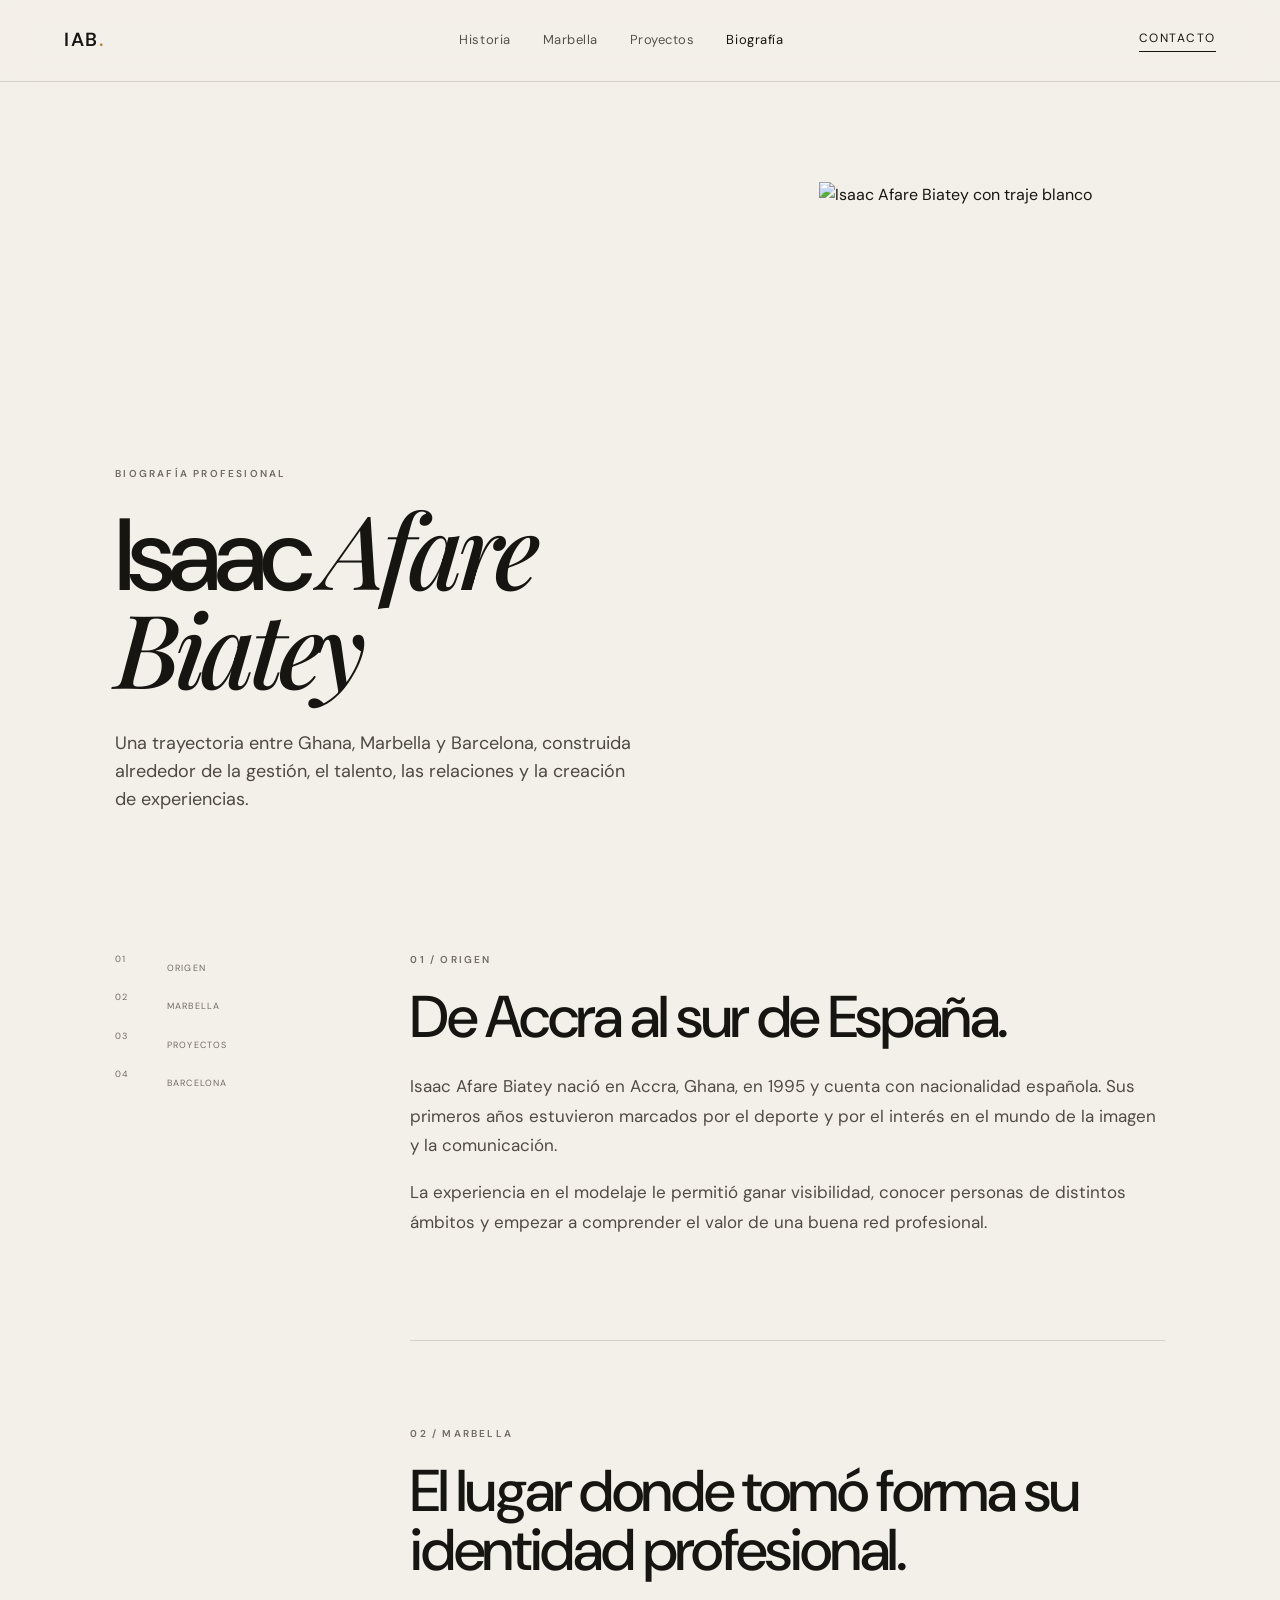
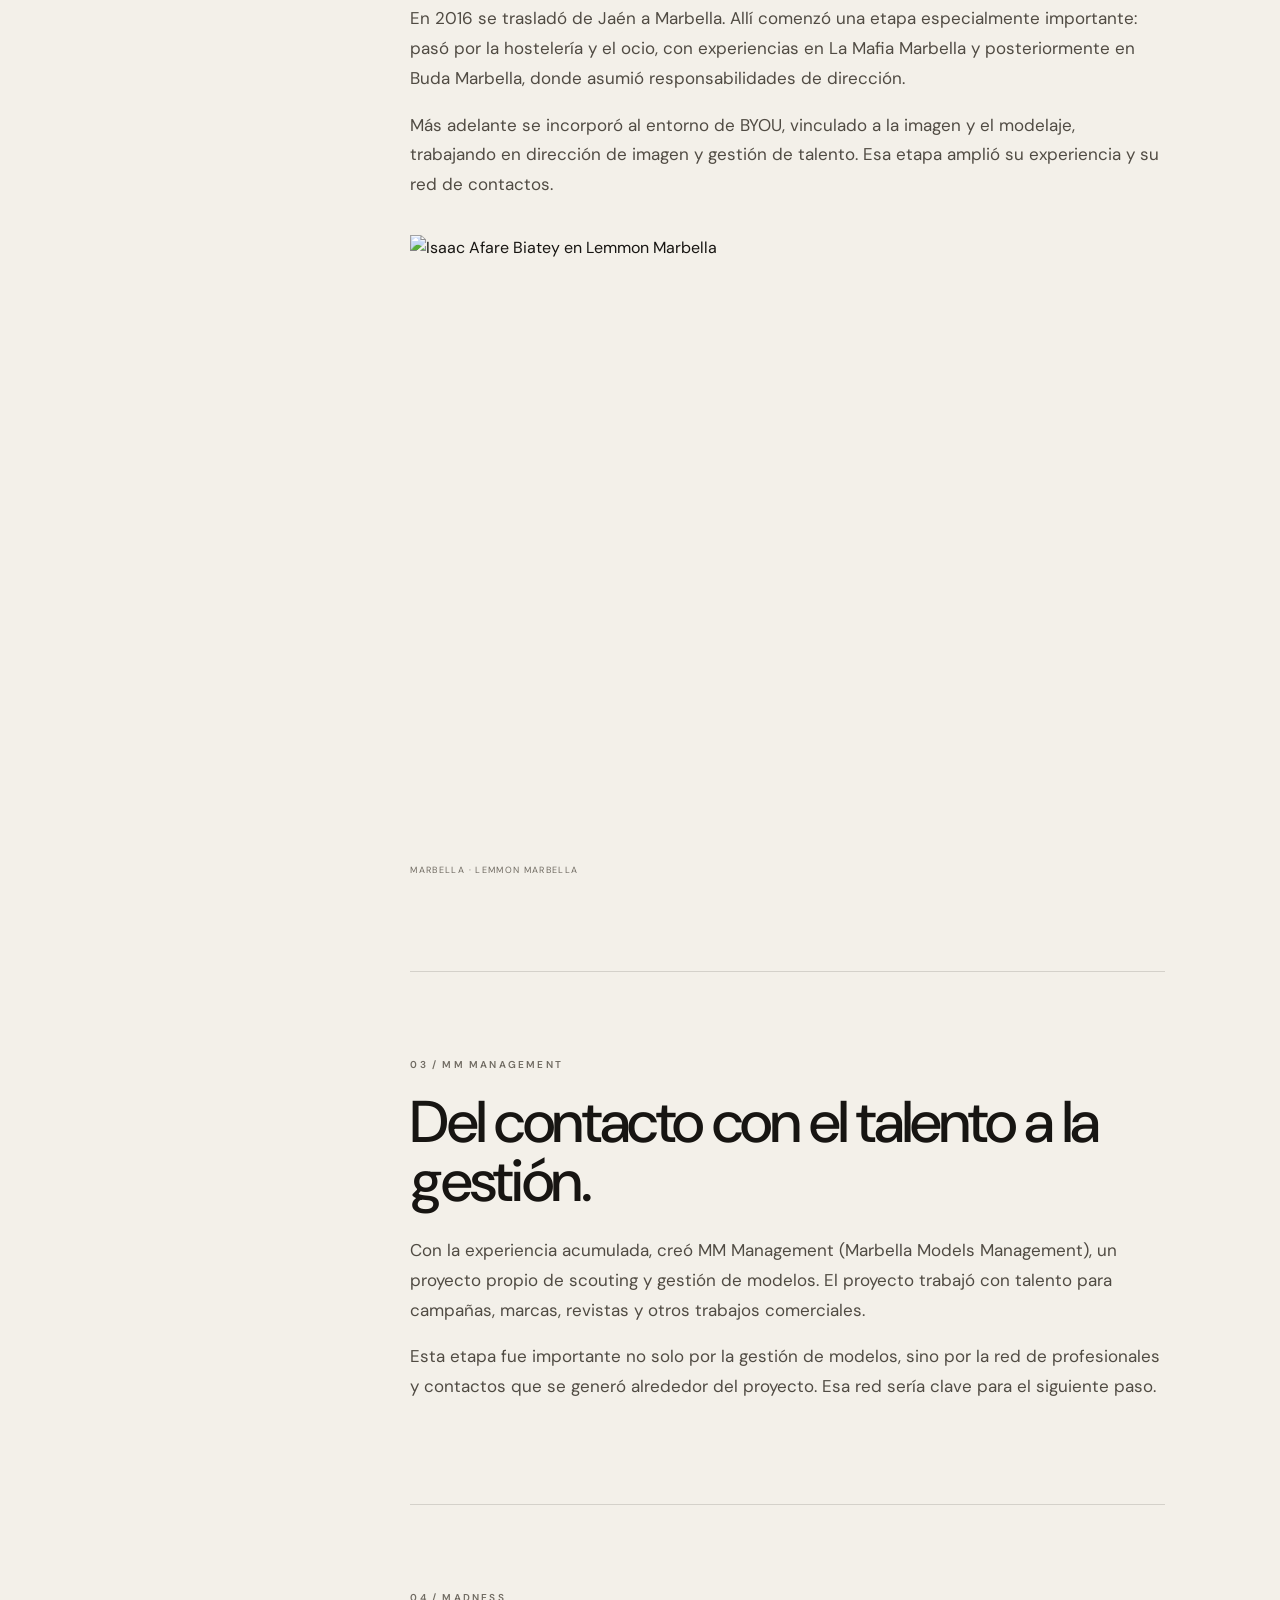
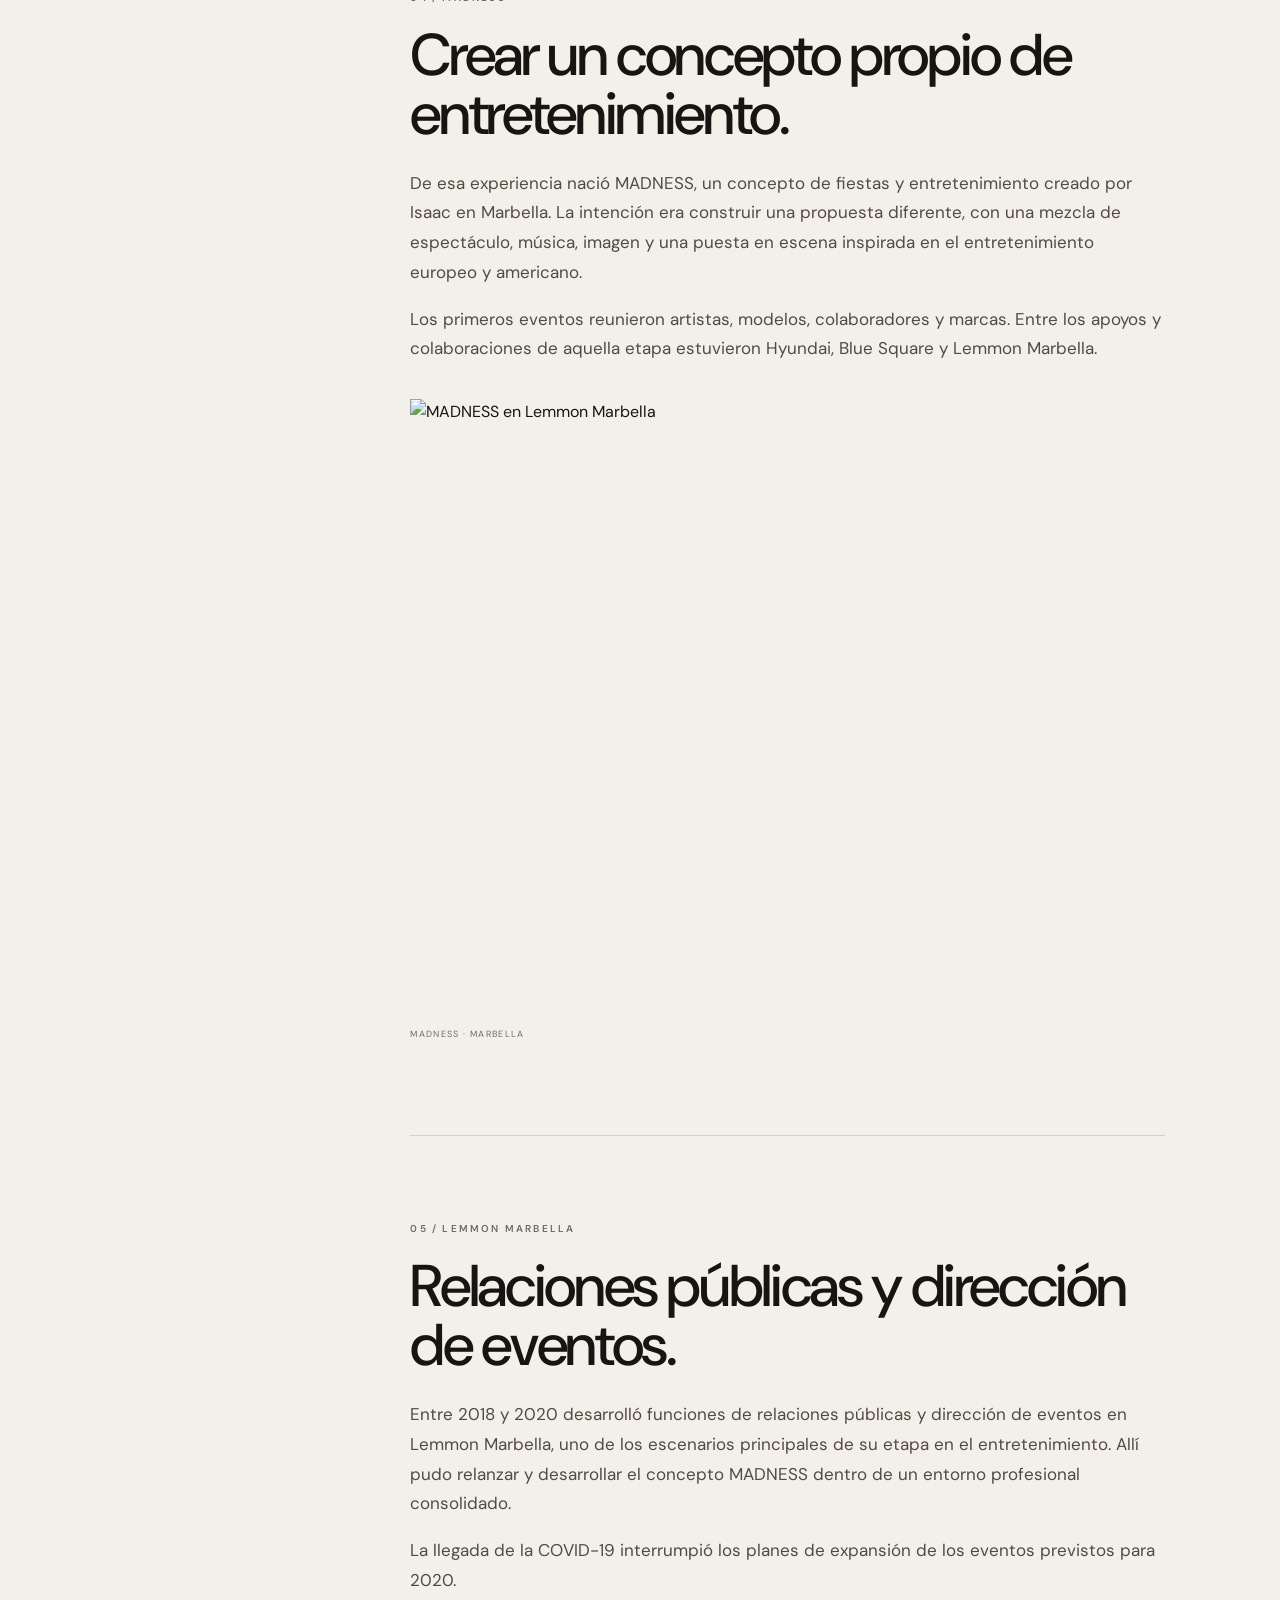
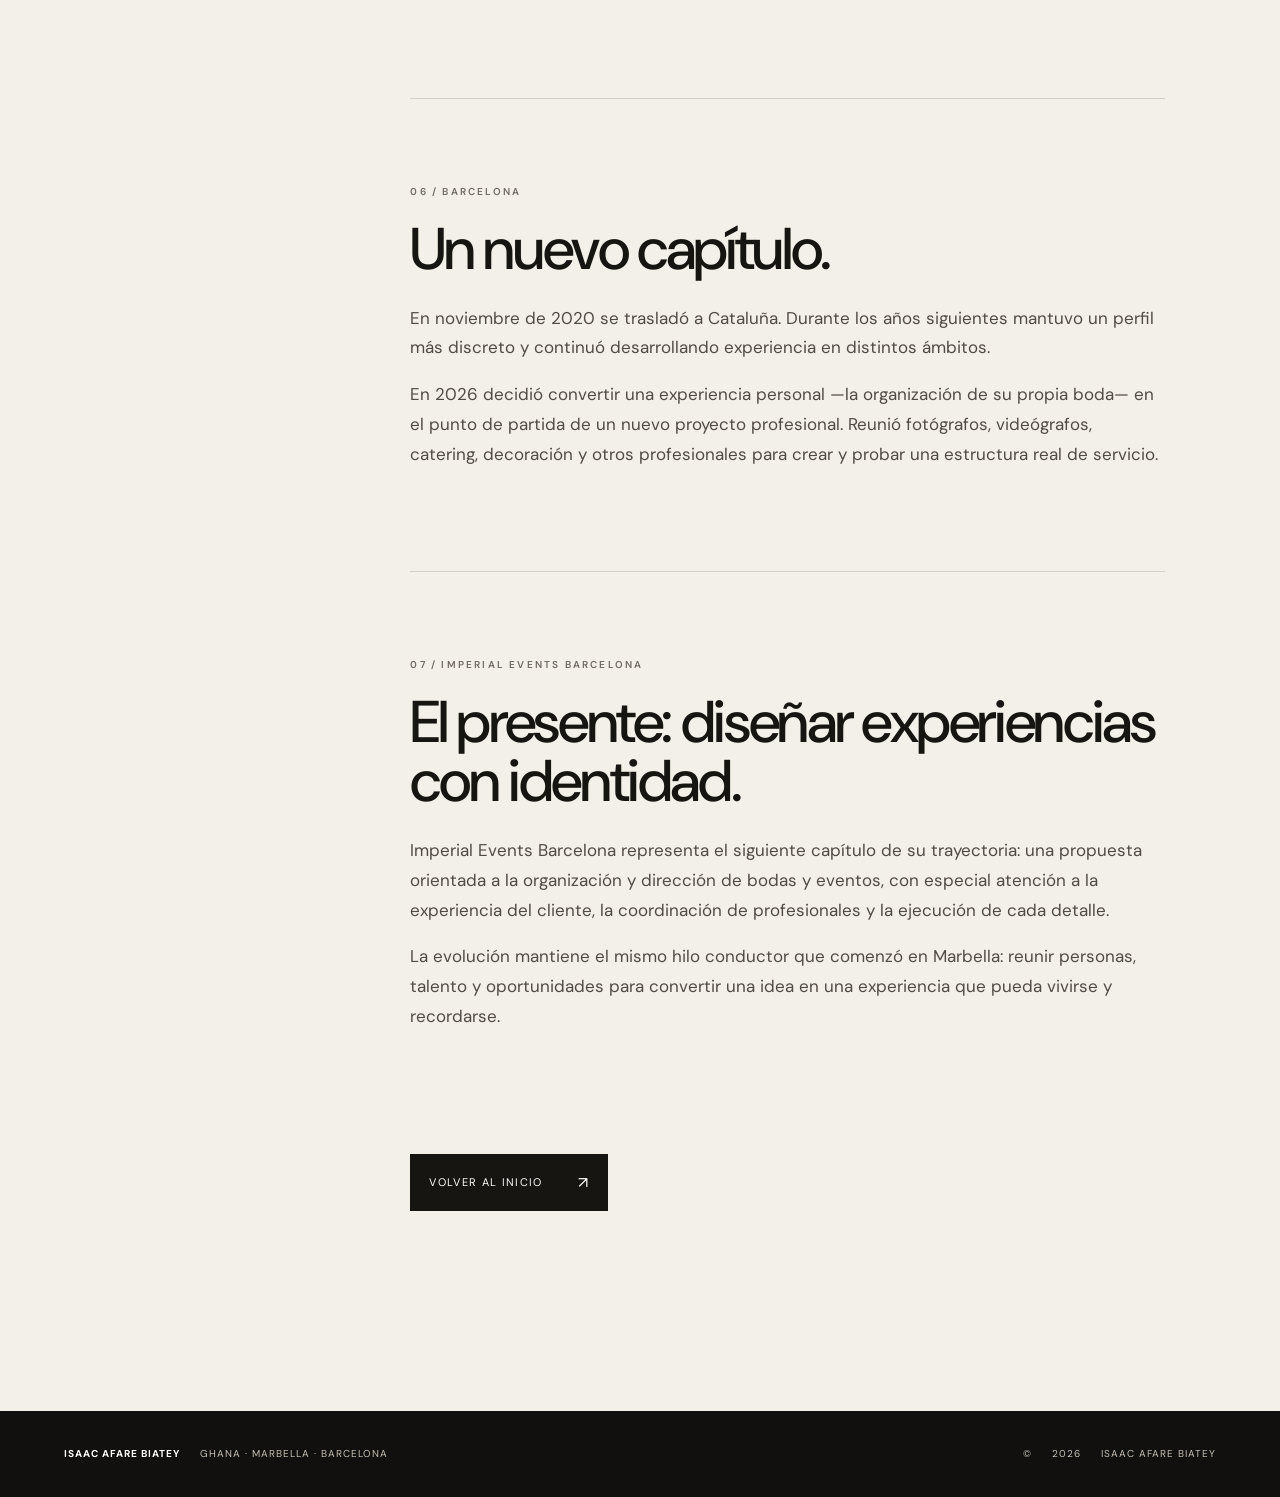
==== biografia.html @ f6b19e54 "Add files via upload" ====
<!doctype html>
<html lang="es">
<head>
  <meta charset="utf-8">
  <meta name="viewport" content="width=device-width, initial-scale=1">
  <title>Biografía | Isaac Afare Biatey</title>
  <meta name="description" content="Biografía profesional de Isaac Afare Biatey: Accra, Marbella, MM Management, MADNESS, Lemmon Marbella y el nuevo capítulo de Imperial Events Barcelona.">
  <meta name="author" content="Isaac Afare Biatey">
  <meta name="theme-color" content="#11100e">
  <link rel="stylesheet" href="styles.css">
  <script type="application/ld+json">
  {
    "@context":"https://schema.org",
    "@type":"ProfilePage",
    "name":"Biografía de Isaac Afare Biatey",
    "mainEntity":{"@type":"Person","name":"Isaac Afare Biatey","image":"assets/images/isaac-hero.png","sameAs":["https://es.linkedin.com/in/isaac-afare-biatey-a5a4b4178","https://www.instagram.com/isaacafareofficial/","https://es.pinterest.com/afarebiatey/"]}
  }
  </script>
</head>
<body>
<header class="site-header">
  <a class="brand" href="index.html">IAB<span>.</span></a>
  <nav aria-label="Navegación principal"><a href="index.html#historia">Historia</a><a href="index.html#marbella">Marbella</a><a href="index.html#proyectos">Proyectos</a><a class="active" href="biografia.html">Biografía</a></nav>
  <a class="nav-cta" href="index.html#contacto">Contacto</a>
</header>
<main>
  <section class="bio-hero section">
    <div><p class="eyebrow">BIOGRAFÍA PROFESIONAL</p><h1>Isaac <em>Afare Biatey</em></h1><p class="hero-lead">Una trayectoria entre Ghana, Marbella y Barcelona, construida alrededor de la gestión, el talento, las relaciones y la creación de experiencias.</p></div>
    <img src="assets/images/isaac-hero.png" alt="Isaac Afare Biatey con traje blanco">
  </section>

  <article class="bio-content section">
    <div class="bio-sidebar"><span>01</span><p>ORIGEN</p><span>02</span><p>MARBELLA</p><span>03</span><p>PROYECTOS</p><span>04</span><p>BARCELONA</p></div>
    <div class="bio-text">
      <section id="origen"><p class="eyebrow">01 / ORIGEN</p><h2>De Accra al sur de España.</h2><p>Isaac Afare Biatey nació en Accra, Ghana, en 1995 y cuenta con nacionalidad española. Sus primeros años estuvieron marcados por el deporte y por el interés en el mundo de la imagen y la comunicación.</p><p>La experiencia en el modelaje le permitió ganar visibilidad, conocer personas de distintos ámbitos y empezar a comprender el valor de una buena red profesional.</p></section>
      <section id="marbella"><p class="eyebrow">02 / MARBELLA</p><h2>El lugar donde tomó forma su identidad profesional.</h2><p>En 2016 se trasladó de Jaén a Marbella. Allí comenzó una etapa especialmente importante: pasó por la hostelería y el ocio, con experiencias en La Mafia Marbella y posteriormente en Buda Marbella, donde asumió responsabilidades de dirección.</p><p>Más adelante se incorporó al entorno de BYOU, vinculado a la imagen y el modelaje, trabajando en dirección de imagen y gestión de talento. Esa etapa amplió su experiencia y su red de contactos.</p><img class="bio-image" src="assets/images/lemmon-marbella.jpeg" alt="Isaac Afare Biatey en Lemmon Marbella"><p class="caption">Marbella · Lemmon Marbella</p></section>
      <section><p class="eyebrow">03 / MM MANAGEMENT</p><h2>Del contacto con el talento a la gestión.</h2><p>Con la experiencia acumulada, creó MM Management (Marbella Models Management), un proyecto propio de scouting y gestión de modelos. El proyecto trabajó con talento para campañas, marcas, revistas y otros trabajos comerciales.</p><p>Esta etapa fue importante no solo por la gestión de modelos, sino por la red de profesionales y contactos que se generó alrededor del proyecto. Esa red sería clave para el siguiente paso.</p></section>
      <section><p class="eyebrow">04 / MADNESS</p><h2>Crear un concepto propio de entretenimiento.</h2><p>De esa experiencia nació MADNESS, un concepto de fiestas y entretenimiento creado por Isaac en Marbella. La intención era construir una propuesta diferente, con una mezcla de espectáculo, música, imagen y una puesta en escena inspirada en el entretenimiento europeo y americano.</p><p>Los primeros eventos reunieron artistas, modelos, colaboradores y marcas. Entre los apoyos y colaboraciones de aquella etapa estuvieron Hyundai, Blue Square y Lemmon Marbella.</p><img class="bio-image" src="assets/images/madness.jpeg" alt="MADNESS en Lemmon Marbella"><p class="caption">MADNESS · Marbella</p></section>
      <section><p class="eyebrow">05 / LEMMON MARBELLA</p><h2>Relaciones públicas y dirección de eventos.</h2><p>Entre 2018 y 2020 desarrolló funciones de relaciones públicas y dirección de eventos en Lemmon Marbella, uno de los escenarios principales de su etapa en el entretenimiento. Allí pudo relanzar y desarrollar el concepto MADNESS dentro de un entorno profesional consolidado.</p><p>La llegada de la COVID-19 interrumpió los planes de expansión de los eventos previstos para 2020.</p></section>
      <section><p class="eyebrow">06 / BARCELONA</p><h2>Un nuevo capítulo.</h2><p>En noviembre de 2020 se trasladó a Cataluña. Durante los años siguientes mantuvo un perfil más discreto y continuó desarrollando experiencia en distintos ámbitos.</p><p>En 2026 decidió convertir una experiencia personal —la organización de su propia boda— en el punto de partida de un nuevo proyecto profesional. Reunió fotógrafos, videógrafos, catering, decoración y otros profesionales para crear y probar una estructura real de servicio.</p></section>
      <section id="imperial"><p class="eyebrow">07 / IMPERIAL EVENTS BARCELONA</p><h2>El presente: diseñar experiencias con identidad.</h2><p>Imperial Events Barcelona representa el siguiente capítulo de su trayectoria: una propuesta orientada a la organización y dirección de bodas y eventos, con especial atención a la experiencia del cliente, la coordinación de profesionales y la ejecución de cada detalle.</p><p>La evolución mantiene el mismo hilo conductor que comenzó en Marbella: reunir personas, talento y oportunidades para convertir una idea en una experiencia que pueda vivirse y recordarse.</p></section>
      <div class="bio-end"><a class="button button-dark" href="index.html">Volver al inicio <span>↗</span></a></div>
    </div>
  </article>
</main>
<footer class="footer"><div><strong>ISAAC AFARE BIATEY</strong><span>Ghana · Marbella · Barcelona</span></div><div>© <span id="year"></span> Isaac Afare Biatey</div></footer>
<script src="script.js"></script>
</body>
</html>
---- styles.css ----
@import url('https://fonts.googleapis.com/css2?family=DM+Sans:wght@400;500;600&family=Playfair+Display:ital,wght@0,500;0,600;1,500;1,600&display=swap');
:root{--ink:#171512;--paper:#f3f0e9;--soft:#e7e1d6;--muted:#706b62;--line:rgba(23,21,18,.14);--white:#fff;--accent:#b28a4b}
*{box-sizing:border-box}html{scroll-behavior:smooth}body{margin:0;background:var(--paper);color:var(--ink);font-family:'DM Sans',Arial,sans-serif;line-height:1.6}a{color:inherit;text-decoration:none}img{display:block;width:100%;height:100%;object-fit:cover}.site-header{height:82px;display:flex;align-items:center;justify-content:space-between;padding:0 5vw;border-bottom:1px solid var(--line);position:sticky;top:0;z-index:20;background:rgba(243,240,233,.92);backdrop-filter:blur(14px)}.brand{font-weight:600;letter-spacing:.08em;font-size:19px}.brand span{color:var(--accent)}nav{display:flex;gap:32px;font-size:13px;letter-spacing:.04em}nav a{opacity:.72;transition:.2s}nav a:hover,nav a.active{opacity:1}.nav-cta{font-size:12px;text-transform:uppercase;letter-spacing:.13em;border-bottom:1px solid var(--ink);padding-bottom:3px}.hero{min-height:calc(100vh - 82px);display:grid;grid-template-columns:48% 52%;position:relative}.hero-copy{padding:11vh 7vw 10vh 9vw;display:flex;flex-direction:column;justify-content:center}.eyebrow,.section-kicker{font-size:10px;letter-spacing:.22em;text-transform:uppercase;font-weight:600;color:var(--muted);margin:0 0 20px}.hero h1{font-size:clamp(62px,8.6vw,140px);line-height:.84;letter-spacing:-.06em;margin:0 0 34px;font-weight:500}.hero h1 em,.section h2 em,.section h2 span,.bio-hero h1 em{font-family:'Playfair Display',serif;font-weight:500;font-style:italic}.hero-lead{font-size:18px;max-width:520px;color:#4d4942;line-height:1.55}.hero-actions{display:flex;align-items:center;gap:26px;margin-top:28px}.button{display:inline-flex;align-items:center;justify-content:space-between;gap:35px;padding:15px 18px;font-size:11px;text-transform:uppercase;letter-spacing:.12em;border:1px solid transparent;transition:.25s}.button span{font-size:16px}.button-dark{background:var(--ink);color:var(--white)}.button-dark:hover{background:#2b2823;transform:translateY(-2px)}.button-light{background:transparent;border-color:rgba(255,255,255,.5);color:white}.button-light:hover{background:white;color:var(--ink)}.text-link,.arrow-link{font-size:12px;text-transform:uppercase;letter-spacing:.1em;border-bottom:1px solid currentColor;padding-bottom:4px}.arrow-link{display:inline-flex;gap:25px;margin-top:18px}.hero-photo{position:relative;min-height:720px;overflow:hidden;background:#d7d0c4}.hero-photo img{object-position:center 28%;filter:saturate(.92)}.photo-credit{position:absolute;right:18px;bottom:15px;background:rgba(0,0,0,.55);color:#fff;padding:5px 8px;font-size:9px;letter-spacing:.08em}.hero-mark{position:absolute;bottom:24px;left:5vw;font-size:11px;letter-spacing:.15em;color:var(--muted)}.section{padding:120px 9vw}.intro{background:#f8f5ef}.intro-grid{display:grid;grid-template-columns:1.1fr .9fr;gap:12vw}.section h2{font-size:clamp(38px,5.3vw,76px);line-height:.98;letter-spacing:-.04em;font-weight:500;margin:0}.intro-grid p{max-width:620px;color:#4e4942}.marbella-feature{display:grid;grid-template-columns:52% 48%;background:var(--ink);color:white}.feature-image{min-height:720px}.feature-copy{padding:100px 9vw;display:flex;flex-direction:column;justify-content:center}.feature-copy .eyebrow{color:#c7bba9}.feature-copy h2{font-size:clamp(40px,4.7vw,68px);line-height:1.03;letter-spacing:-.04em;font-weight:500;margin:0 0 30px}.feature-copy p{color:#cfc9c0;max-width:600px}.feature-copy .button{align-self:flex-start;margin-top:22px}.light{color:#d2c6b5}.projects{background:var(--paper)}.section-heading{display:grid;grid-template-columns:1.15fr .85fr;gap:12vw;align-items:end;margin-bottom:60px}.section-heading p,.gallery-head p{color:var(--muted);max-width:400px}.project-grid{display:grid;grid-template-columns:1.35fr .82fr .82fr;gap:20px}.project-card{min-width:0}.project-image{height:360px;background:var(--soft);overflow:hidden}.project-card-large .project-image{height:480px}.project-image img{transition:transform .7s}.project-card:hover img{transform:scale(1.035)}.project-meta{display:flex;justify-content:space-between;padding:14px 0 8px;border-bottom:1px solid var(--line);font-size:9px;letter-spacing:.15em;color:var(--muted)}.project-card h3{font-family:'Playfair Display',serif;font-size:34px;font-weight:500;margin:17px 0 5px}.project-card p{color:#5e5951;font-size:14px;max-width:520px}.timeline{background:#e9e3d8}.timeline-grid{display:grid;grid-template-columns:.9fr 1.1fr;gap:14vw}.muted{color:var(--muted);max-width:360px}.timeline-list{border-top:1px solid var(--line)}.timeline-item{display:grid;grid-template-columns:90px 1fr;gap:28px;padding:22px 0;border-bottom:1px solid var(--line)}.timeline-item>span{font-size:11px;letter-spacing:.08em;color:var(--muted)}.timeline-item h3{font-size:19px;margin:0 0 3px}.timeline-item p{margin:0;color:var(--muted);font-size:13px}.quote-section{background:#171512;color:#f4efe6;padding:150px 9vw}.quote-inner{max-width:1000px;margin:auto}.quote-mark{font-family:'Playfair Display',serif;font-size:100px;line-height:.5;margin:0 0 35px;color:#b9a27e}.quote-section blockquote{font-family:'Playfair Display',serif;font-size:clamp(34px,4.5vw,65px);line-height:1.1;margin:0;font-weight:500}.quote-author{margin-top:35px;color:#a9a297;font-size:11px;letter-spacing:.16em;text-transform:uppercase}.gallery-head{display:flex;justify-content:space-between;align-items:end;margin-bottom:50px}.gallery-grid{display:grid;grid-template-columns:.9fr .7fr 1.25fr;gap:18px;align-items:stretch}.gallery-item{height:480px;margin:0;overflow:hidden}.gallery-item.tall{height:600px}.gallery-item.wide{height:520px}.gallery-item img{transition:transform .6s}.gallery-item:hover img{transform:scale(1.03)}.current{display:grid;grid-template-columns:1.15fr .85fr;gap:12vw;background:#e6dfd3}.current-copy h2{max-width:780px;margin-bottom:30px}.current-copy p{max-width:650px;color:#565149}.current-side{display:flex;flex-direction:column;justify-content:center;align-items:flex-end;font-size:clamp(28px,4vw,60px);font-family:'Playfair Display',serif;font-style:italic;color:#8e887f}.contact{background:#f8f5ef}.contact h2{font-size:clamp(50px,7vw,100px);max-width:800px;margin-bottom:20px}.contact>p{color:var(--muted);max-width:480px}.contact-links{display:flex;gap:40px;margin-top:50px;border-top:1px solid var(--line);padding-top:24px}.contact-links a{font-size:11px;letter-spacing:.12em;text-transform:uppercase;display:flex;gap:30px}.footer{padding:35px 5vw;display:flex;justify-content:space-between;gap:20px;background:#11100e;color:#c7c1b7;font-size:10px;letter-spacing:.1em;text-transform:uppercase}.footer div{display:flex;gap:20px}.footer strong{color:white}.bio-hero{display:grid;grid-template-columns:1fr .6fr;gap:10vw;align-items:end;padding-top:100px;padding-bottom:80px}.bio-hero h1{font-size:clamp(55px,8vw,120px);line-height:.9;letter-spacing:-.06em;font-weight:500;margin:0 0 30px}.bio-hero img{height:650px}.bio-content{display:grid;grid-template-columns:180px 1fr;gap:9vw;padding-top:40px}.bio-sidebar{position:sticky;top:130px;height:max-content;display:grid;grid-template-columns:40px 1fr;gap:6px 12px;font-size:9px;letter-spacing:.12em;color:var(--muted);text-transform:uppercase}.bio-text{max-width:850px}.bio-text section{padding:85px 0;border-top:1px solid var(--line)}.bio-text section:first-child{border-top:0;padding-top:0}.bio-text h2{font-size:clamp(35px,4.6vw,65px);line-height:1;letter-spacing:-.04em;font-weight:500;margin:0 0 25px}.bio-text p:not(.eyebrow):not(.caption){font-size:17px;line-height:1.75;color:#504b43;max-width:760px}.bio-image{height:620px;margin-top:35px}.caption{font-size:9px!important;text-transform:uppercase;letter-spacing:.15em;color:var(--muted)!important;margin-top:8px}.bio-end{padding:20px 0 80px}
@media(max-width:900px){nav{display:none}.site-header{height:68px}.hero,.marbella-feature,.bio-hero,.bio-content,.current{grid-template-columns:1fr}.hero-photo{min-height:72vh;order:-1}.hero-copy{padding:70px 7vw 85px}.hero-mark{display:none}.intro-grid,.section-heading,.timeline-grid{grid-template-columns:1fr;gap:45px}.section{padding:85px 7vw}.feature-image{min-height:65vh}.feature-copy{padding:75px 7vw}.project-grid{grid-template-columns:1fr}.project-card-large .project-image,.project-image{height:450px}.gallery-head{display:block}.gallery-grid{grid-template-columns:1fr 1fr}.gallery-item.tall,.gallery-item,.gallery-item.wide{height:430px}.gallery-item.wide{grid-column:1/-1}.quote-section{padding:100px 7vw}.current-side{align-items:flex-start;border-top:1px solid var(--line);padding-top:30px}.contact-links{flex-direction:column;gap:22px}.footer{flex-direction:column}.bio-hero{padding-top:70px}.bio-hero img{height:600px}.bio-sidebar{display:none}.bio-content{padding-top:0}.bio-text p:not(.eyebrow):not(.caption){font-size:16px}}
@media(max-width:560px){.hero h1{font-size:60px}.hero-photo{min-height:62vh}.project-card-large .project-image,.project-image{height:360px}.gallery-grid{grid-template-columns:1fr}.gallery-item.tall,.gallery-item,.gallery-item.wide{height:430px;grid-column:auto}.bio-hero img{height:520px}.footer div{flex-direction:column;gap:5px}.nav-cta{display:none}}
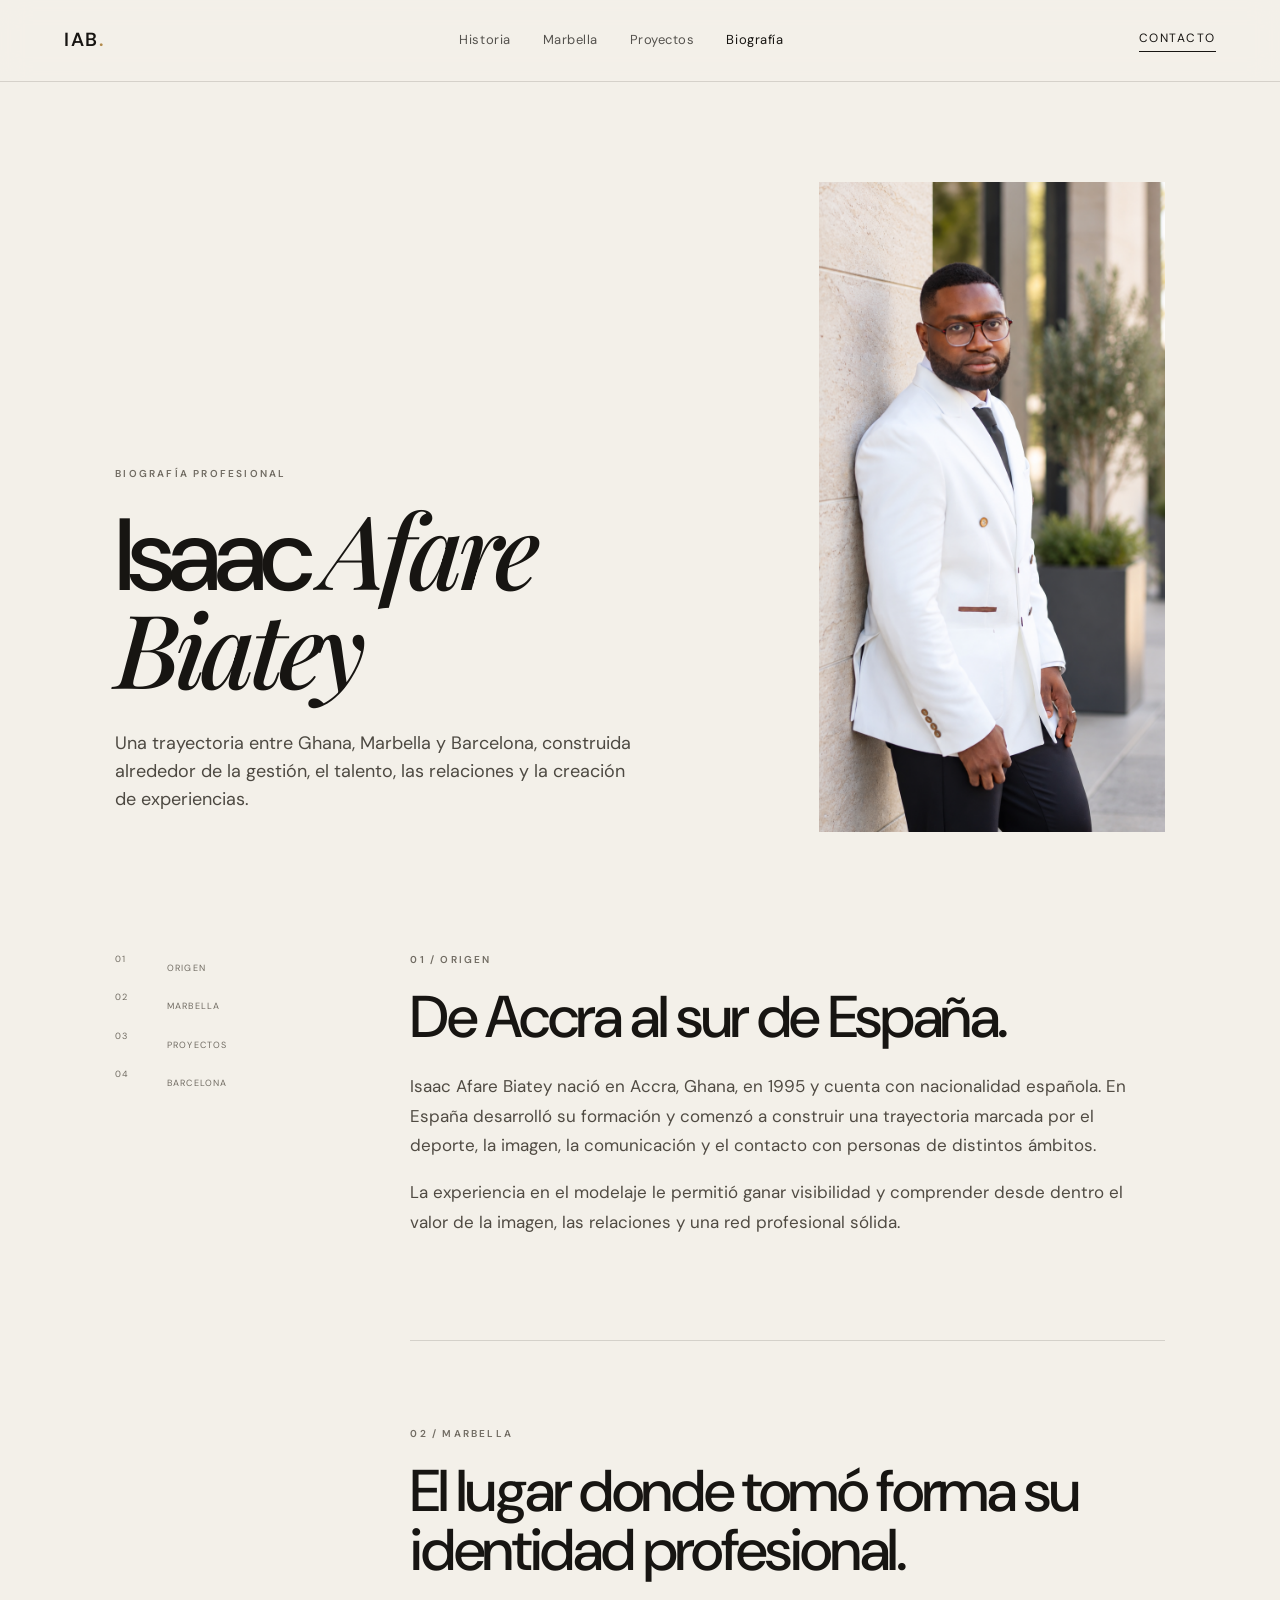
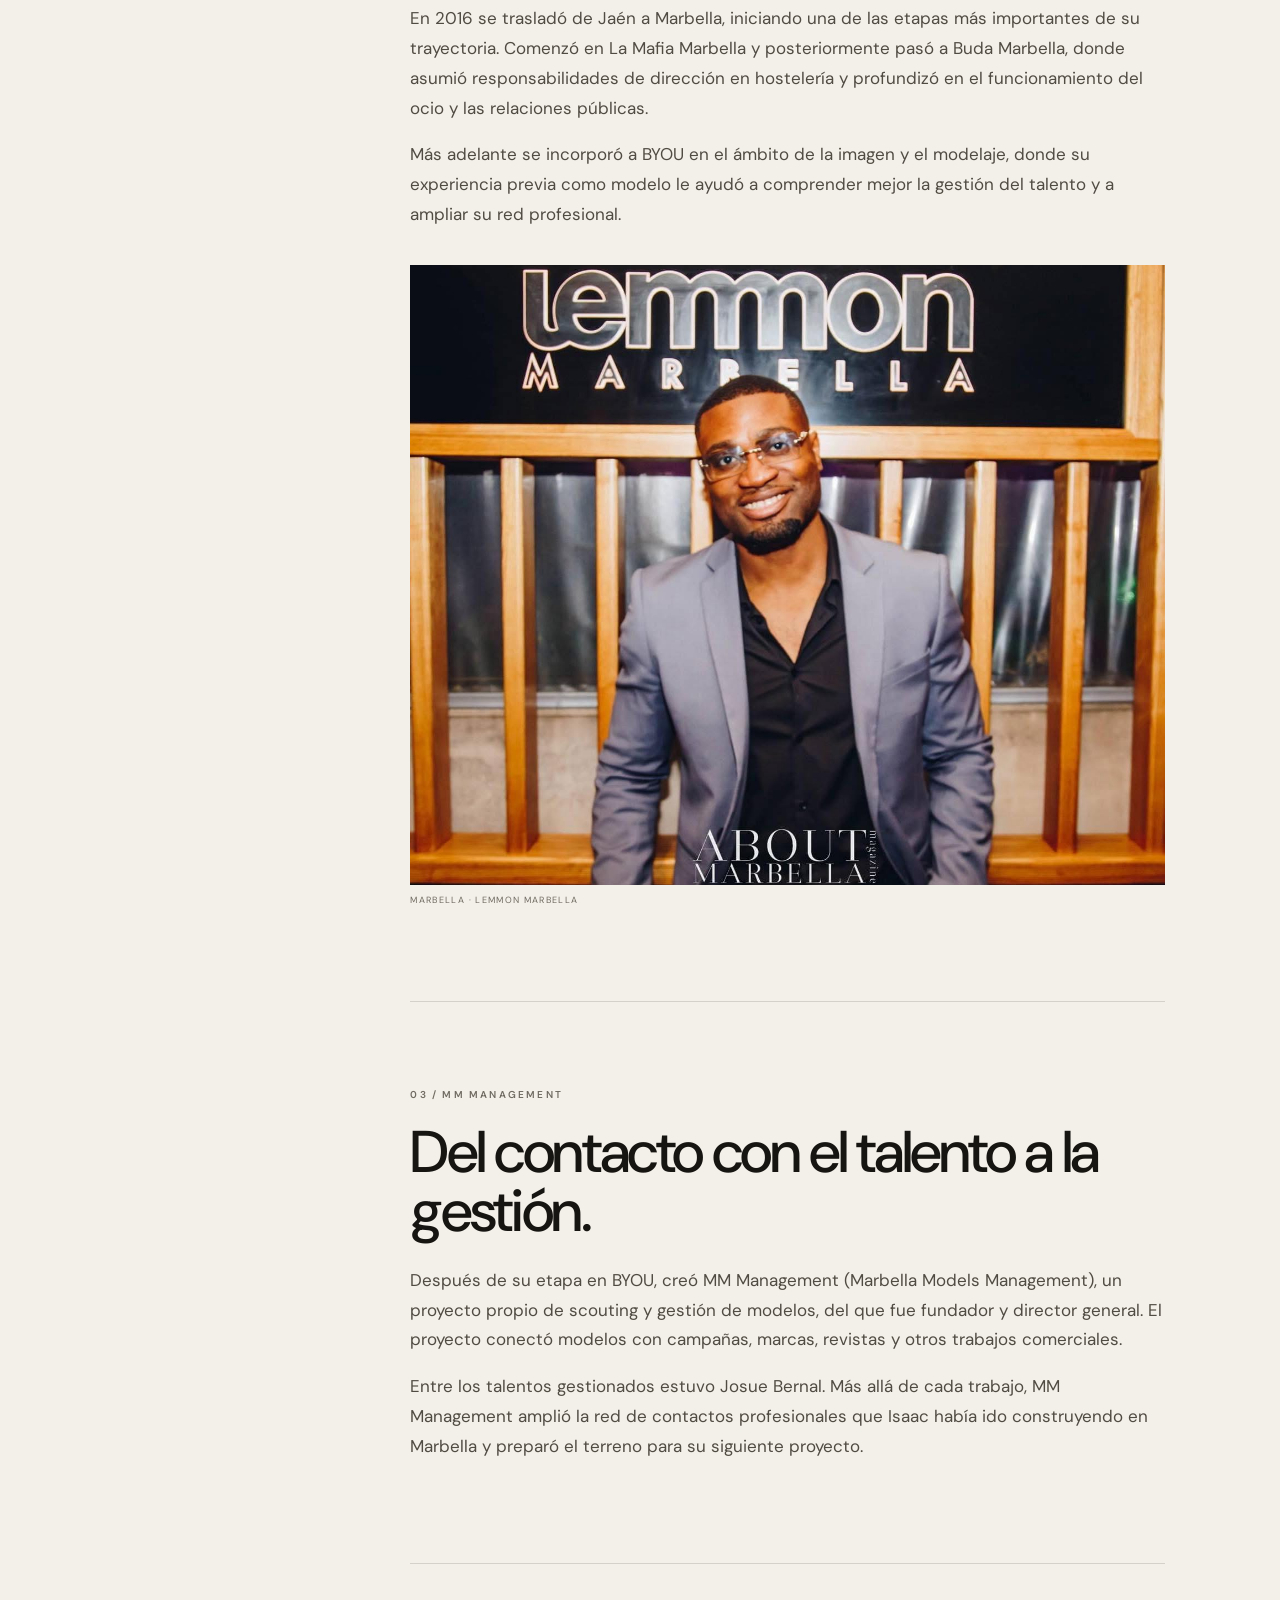
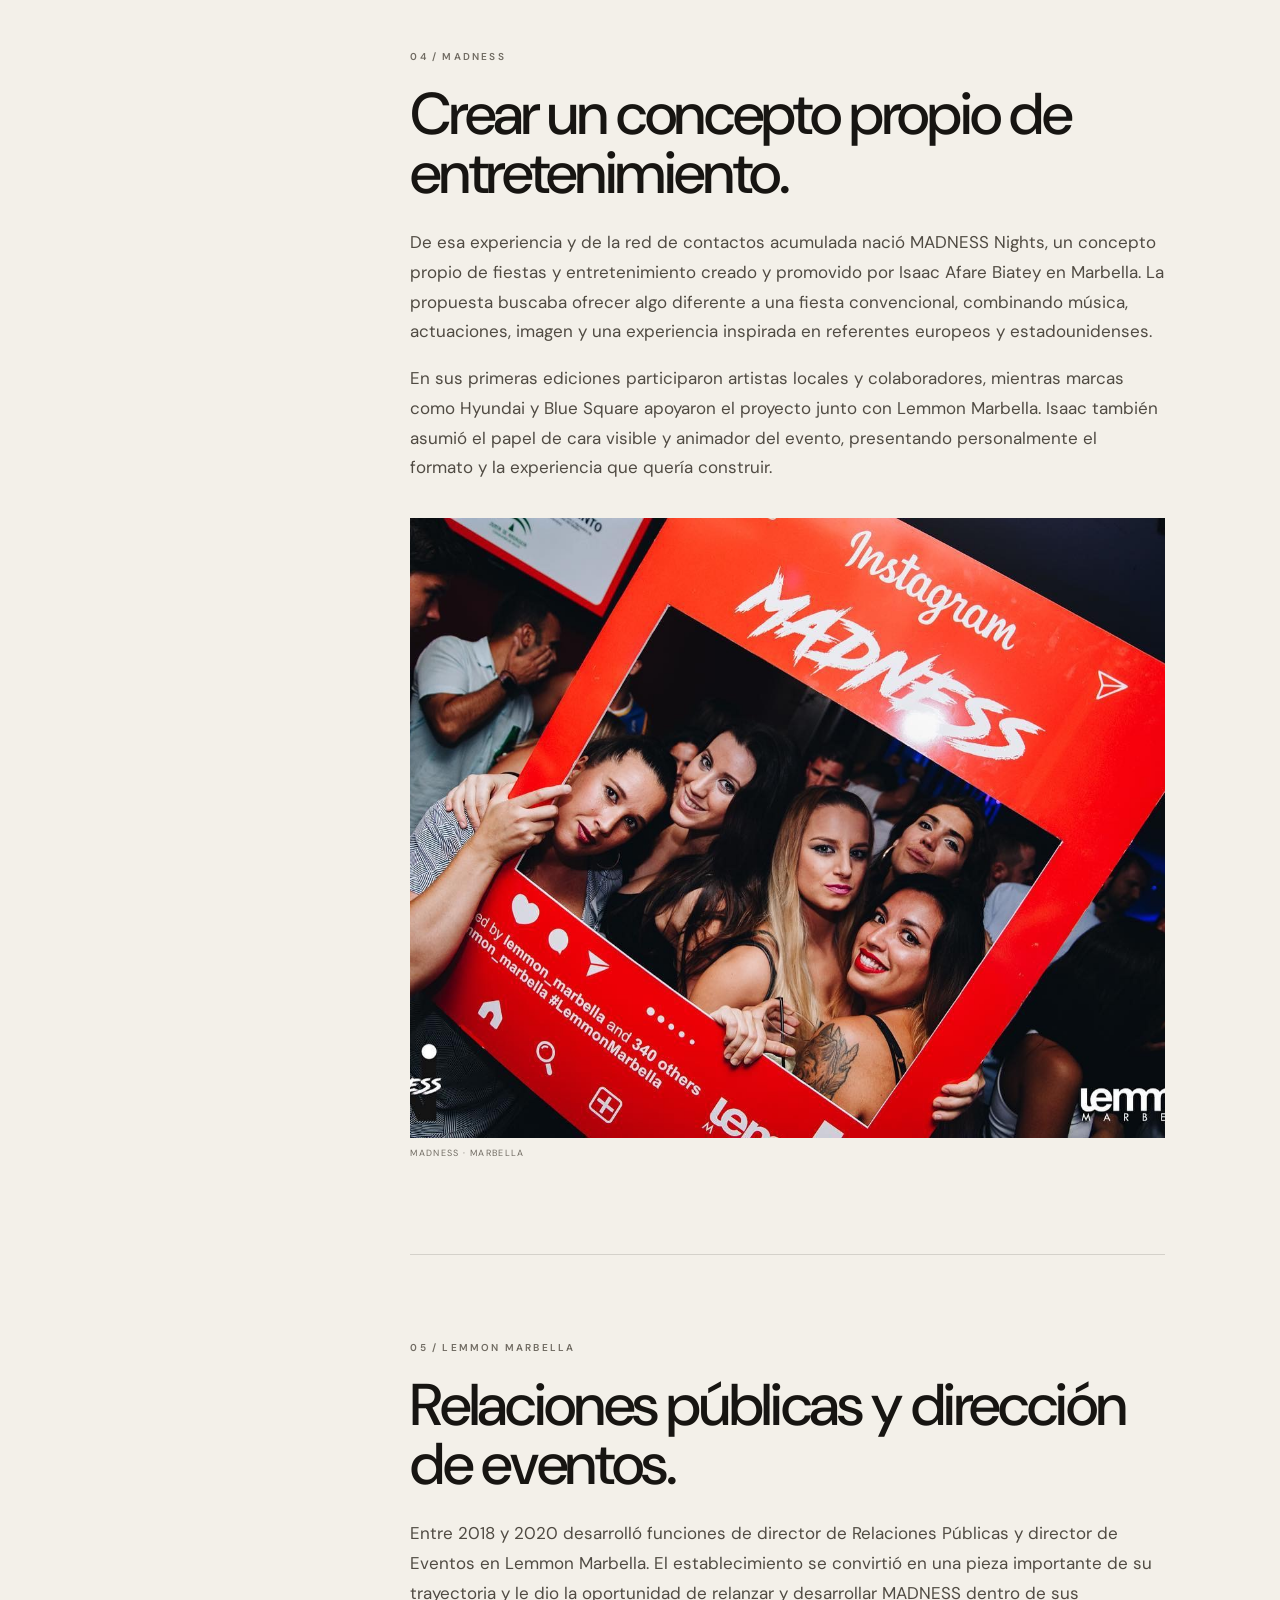
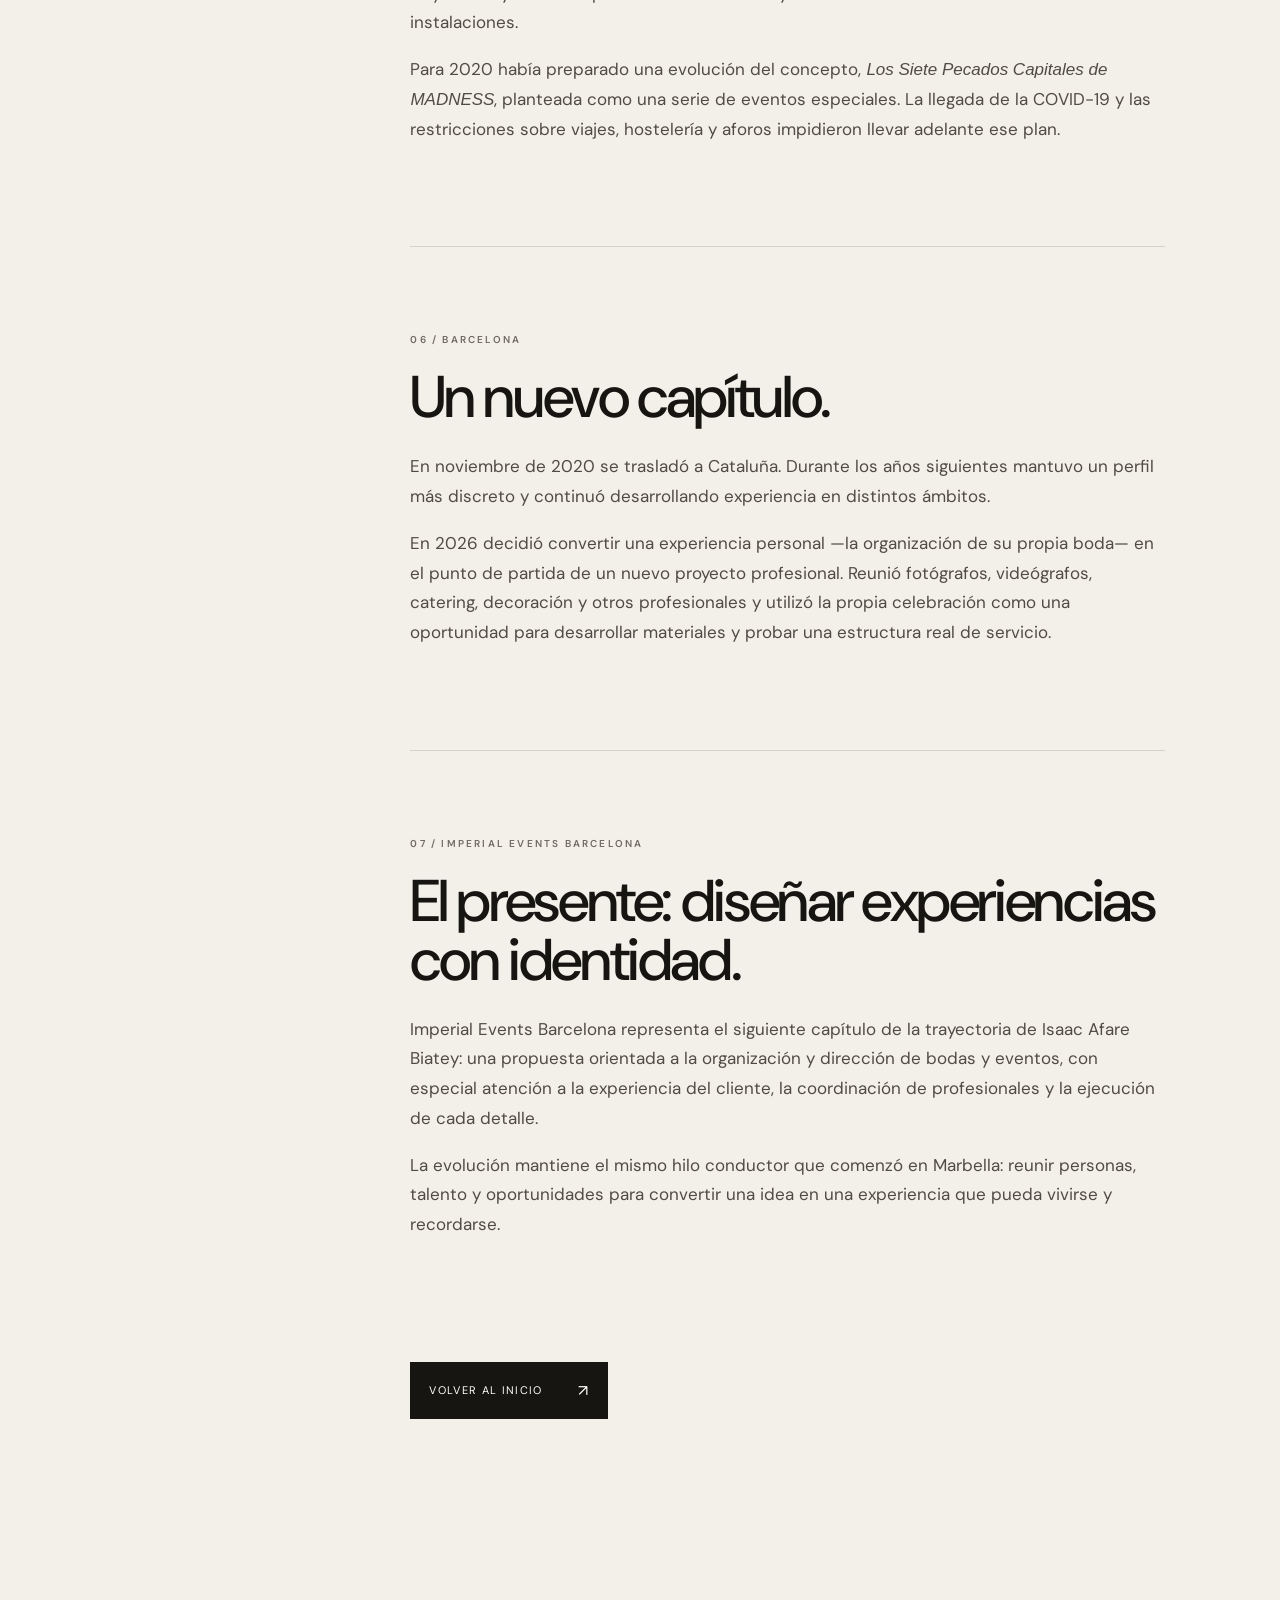
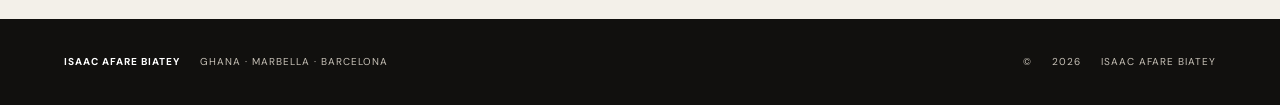
==== commit 9958c136: "Add files via upload" ====
--- a/biografia.html
+++ b/biografia.html
@@ -4,7 +4,8 @@
   <meta charset="utf-8">
   <meta name="viewport" content="width=device-width, initial-scale=1">
   <title>Biografía | Isaac Afare Biatey</title>
-  <meta name="description" content="Biografía profesional de Isaac Afare Biatey: Accra, Marbella, MM Management, MADNESS, Lemmon Marbella y el nuevo capítulo de Imperial Events Barcelona.">
+  <meta name="description" content="Biografía profesional de Isaac Afare Biatey: Accra, Marbella, hostelería, BYOU, MM Management, MADNESS, Lemmon Marbella y el nuevo capítulo de Imperial Events Barcelona.">
+  <link rel="canonical" href="https://isaacafare.github.io/biografia.html">
   <meta name="author" content="Isaac Afare Biatey">
   <meta name="theme-color" content="#11100e">
   <link rel="stylesheet" href="styles.css">
@@ -13,7 +14,7 @@
     "@context":"https://schema.org",
     "@type":"ProfilePage",
     "name":"Biografía de Isaac Afare Biatey",
-    "mainEntity":{"@type":"Person","name":"Isaac Afare Biatey","image":"assets/images/isaac-hero.png","sameAs":["https://es.linkedin.com/in/isaac-afare-biatey-a5a4b4178","https://www.instagram.com/isaacafareofficial/","https://es.pinterest.com/afarebiatey/"]}
+    "mainEntity":{"@type":"Person","name":"Isaac Afare Biatey","image":"https://isaacafare.github.io/assets/images/isaac-hero.png","sameAs":["https://es.linkedin.com/in/isaac-afare-biatey-a5a4b4178","https://www.instagram.com/isaacafareofficial/","https://es.pinterest.com/afarebiatey/"]}
   }
   </script>
 </head>
@@ -32,13 +33,13 @@
   <article class="bio-content section">
     <div class="bio-sidebar"><span>01</span><p>ORIGEN</p><span>02</span><p>MARBELLA</p><span>03</span><p>PROYECTOS</p><span>04</span><p>BARCELONA</p></div>
     <div class="bio-text">
-      <section id="origen"><p class="eyebrow">01 / ORIGEN</p><h2>De Accra al sur de España.</h2><p>Isaac Afare Biatey nació en Accra, Ghana, en 1995 y cuenta con nacionalidad española. Sus primeros años estuvieron marcados por el deporte y por el interés en el mundo de la imagen y la comunicación.</p><p>La experiencia en el modelaje le permitió ganar visibilidad, conocer personas de distintos ámbitos y empezar a comprender el valor de una buena red profesional.</p></section>
-      <section id="marbella"><p class="eyebrow">02 / MARBELLA</p><h2>El lugar donde tomó forma su identidad profesional.</h2><p>En 2016 se trasladó de Jaén a Marbella. Allí comenzó una etapa especialmente importante: pasó por la hostelería y el ocio, con experiencias en La Mafia Marbella y posteriormente en Buda Marbella, donde asumió responsabilidades de dirección.</p><p>Más adelante se incorporó al entorno de BYOU, vinculado a la imagen y el modelaje, trabajando en dirección de imagen y gestión de talento. Esa etapa amplió su experiencia y su red de contactos.</p><img class="bio-image" src="assets/images/lemmon-marbella.jpeg" alt="Isaac Afare Biatey en Lemmon Marbella"><p class="caption">Marbella · Lemmon Marbella</p></section>
-      <section><p class="eyebrow">03 / MM MANAGEMENT</p><h2>Del contacto con el talento a la gestión.</h2><p>Con la experiencia acumulada, creó MM Management (Marbella Models Management), un proyecto propio de scouting y gestión de modelos. El proyecto trabajó con talento para campañas, marcas, revistas y otros trabajos comerciales.</p><p>Esta etapa fue importante no solo por la gestión de modelos, sino por la red de profesionales y contactos que se generó alrededor del proyecto. Esa red sería clave para el siguiente paso.</p></section>
-      <section><p class="eyebrow">04 / MADNESS</p><h2>Crear un concepto propio de entretenimiento.</h2><p>De esa experiencia nació MADNESS, un concepto de fiestas y entretenimiento creado por Isaac en Marbella. La intención era construir una propuesta diferente, con una mezcla de espectáculo, música, imagen y una puesta en escena inspirada en el entretenimiento europeo y americano.</p><p>Los primeros eventos reunieron artistas, modelos, colaboradores y marcas. Entre los apoyos y colaboraciones de aquella etapa estuvieron Hyundai, Blue Square y Lemmon Marbella.</p><img class="bio-image" src="assets/images/madness.jpeg" alt="MADNESS en Lemmon Marbella"><p class="caption">MADNESS · Marbella</p></section>
-      <section><p class="eyebrow">05 / LEMMON MARBELLA</p><h2>Relaciones públicas y dirección de eventos.</h2><p>Entre 2018 y 2020 desarrolló funciones de relaciones públicas y dirección de eventos en Lemmon Marbella, uno de los escenarios principales de su etapa en el entretenimiento. Allí pudo relanzar y desarrollar el concepto MADNESS dentro de un entorno profesional consolidado.</p><p>La llegada de la COVID-19 interrumpió los planes de expansión de los eventos previstos para 2020.</p></section>
-      <section><p class="eyebrow">06 / BARCELONA</p><h2>Un nuevo capítulo.</h2><p>En noviembre de 2020 se trasladó a Cataluña. Durante los años siguientes mantuvo un perfil más discreto y continuó desarrollando experiencia en distintos ámbitos.</p><p>En 2026 decidió convertir una experiencia personal —la organización de su propia boda— en el punto de partida de un nuevo proyecto profesional. Reunió fotógrafos, videógrafos, catering, decoración y otros profesionales para crear y probar una estructura real de servicio.</p></section>
-      <section id="imperial"><p class="eyebrow">07 / IMPERIAL EVENTS BARCELONA</p><h2>El presente: diseñar experiencias con identidad.</h2><p>Imperial Events Barcelona representa el siguiente capítulo de su trayectoria: una propuesta orientada a la organización y dirección de bodas y eventos, con especial atención a la experiencia del cliente, la coordinación de profesionales y la ejecución de cada detalle.</p><p>La evolución mantiene el mismo hilo conductor que comenzó en Marbella: reunir personas, talento y oportunidades para convertir una idea en una experiencia que pueda vivirse y recordarse.</p></section>
+      <section id="origen"><p class="eyebrow">01 / ORIGEN</p><h2>De Accra al sur de España.</h2><p>Isaac Afare Biatey nació en Accra, Ghana, en 1995 y cuenta con nacionalidad española. En España desarrolló su formación y comenzó a construir una trayectoria marcada por el deporte, la imagen, la comunicación y el contacto con personas de distintos ámbitos.</p><p>La experiencia en el modelaje le permitió ganar visibilidad y comprender desde dentro el valor de la imagen, las relaciones y una red profesional sólida.</p></section>
+      <section id="marbella"><p class="eyebrow">02 / MARBELLA</p><h2>El lugar donde tomó forma su identidad profesional.</h2><p>En 2016 se trasladó de Jaén a Marbella, iniciando una de las etapas más importantes de su trayectoria. Comenzó en La Mafia Marbella y posteriormente pasó a Buda Marbella, donde asumió responsabilidades de dirección en hostelería y profundizó en el funcionamiento del ocio y las relaciones públicas.</p><p>Más adelante se incorporó a BYOU en el ámbito de la imagen y el modelaje, donde su experiencia previa como modelo le ayudó a comprender mejor la gestión del talento y a ampliar su red profesional.</p><img class="bio-image" src="assets/images/lemmon-marbella.jpeg" alt="Isaac Afare Biatey en Lemmon Marbella"><p class="caption">Marbella · Lemmon Marbella</p></section>
+      <section><p class="eyebrow">03 / MM MANAGEMENT</p><h2>Del contacto con el talento a la gestión.</h2><p>Después de su etapa en BYOU, creó MM Management (Marbella Models Management), un proyecto propio de scouting y gestión de modelos, del que fue fundador y director general. El proyecto conectó modelos con campañas, marcas, revistas y otros trabajos comerciales.</p><p>Entre los talentos gestionados estuvo Josue Bernal. Más allá de cada trabajo, MM Management amplió la red de contactos profesionales que Isaac había ido construyendo en Marbella y preparó el terreno para su siguiente proyecto.</p></section>
+      <section><p class="eyebrow">04 / MADNESS</p><h2>Crear un concepto propio de entretenimiento.</h2><p>De esa experiencia y de la red de contactos acumulada nació MADNESS Nights, un concepto propio de fiestas y entretenimiento creado y promovido por Isaac Afare Biatey en Marbella. La propuesta buscaba ofrecer algo diferente a una fiesta convencional, combinando música, actuaciones, imagen y una experiencia inspirada en referentes europeos y estadounidenses.</p><p>En sus primeras ediciones participaron artistas locales y colaboradores, mientras marcas como Hyundai y Blue Square apoyaron el proyecto junto con Lemmon Marbella. Isaac también asumió el papel de cara visible y animador del evento, presentando personalmente el formato y la experiencia que quería construir.</p><img class="bio-image" src="assets/images/madness.jpeg" alt="MADNESS en Lemmon Marbella"><p class="caption">MADNESS · Marbella</p></section>
+      <section><p class="eyebrow">05 / LEMMON MARBELLA</p><h2>Relaciones públicas y dirección de eventos.</h2><p>Entre 2018 y 2020 desarrolló funciones de director de Relaciones Públicas y director de Eventos en Lemmon Marbella. El establecimiento se convirtió en una pieza importante de su trayectoria y le dio la oportunidad de relanzar y desarrollar MADNESS dentro de sus instalaciones.</p><p>Para 2020 había preparado una evolución del concepto, <em>Los Siete Pecados Capitales de MADNESS</em>, planteada como una serie de eventos especiales. La llegada de la COVID-19 y las restricciones sobre viajes, hostelería y aforos impidieron llevar adelante ese plan.</p></section>
+      <section><p class="eyebrow">06 / BARCELONA</p><h2>Un nuevo capítulo.</h2><p>En noviembre de 2020 se trasladó a Cataluña. Durante los años siguientes mantuvo un perfil más discreto y continuó desarrollando experiencia en distintos ámbitos.</p><p>En 2026 decidió convertir una experiencia personal —la organización de su propia boda— en el punto de partida de un nuevo proyecto profesional. Reunió fotógrafos, videógrafos, catering, decoración y otros profesionales y utilizó la propia celebración como una oportunidad para desarrollar materiales y probar una estructura real de servicio.</p></section>
+      <section id="imperial"><p class="eyebrow">07 / IMPERIAL EVENTS BARCELONA</p><h2>El presente: diseñar experiencias con identidad.</h2><p>Imperial Events Barcelona representa el siguiente capítulo de la trayectoria de Isaac Afare Biatey: una propuesta orientada a la organización y dirección de bodas y eventos, con especial atención a la experiencia del cliente, la coordinación de profesionales y la ejecución de cada detalle.</p><p>La evolución mantiene el mismo hilo conductor que comenzó en Marbella: reunir personas, talento y oportunidades para convertir una idea en una experiencia que pueda vivirse y recordarse.</p></section>
       <div class="bio-end"><a class="button button-dark" href="index.html">Volver al inicio <span>↗</span></a></div>
     </div>
   </article>
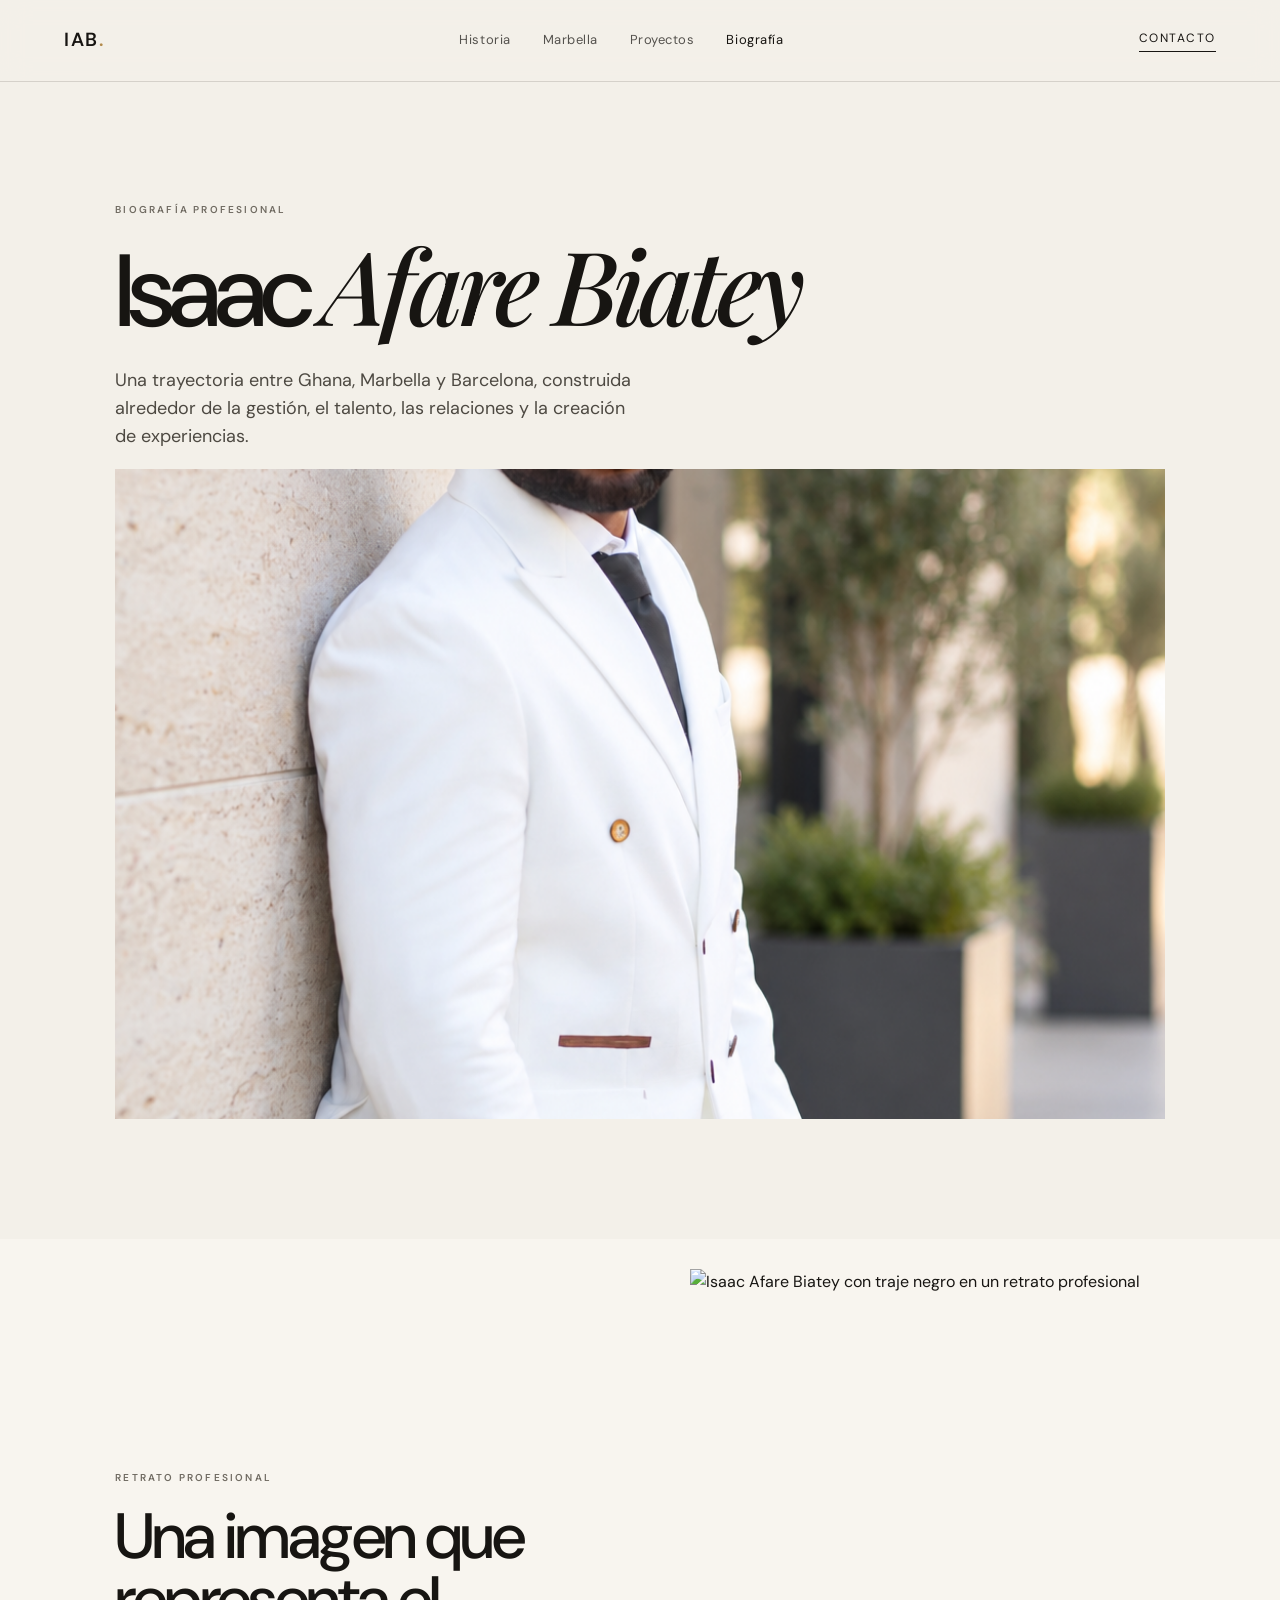
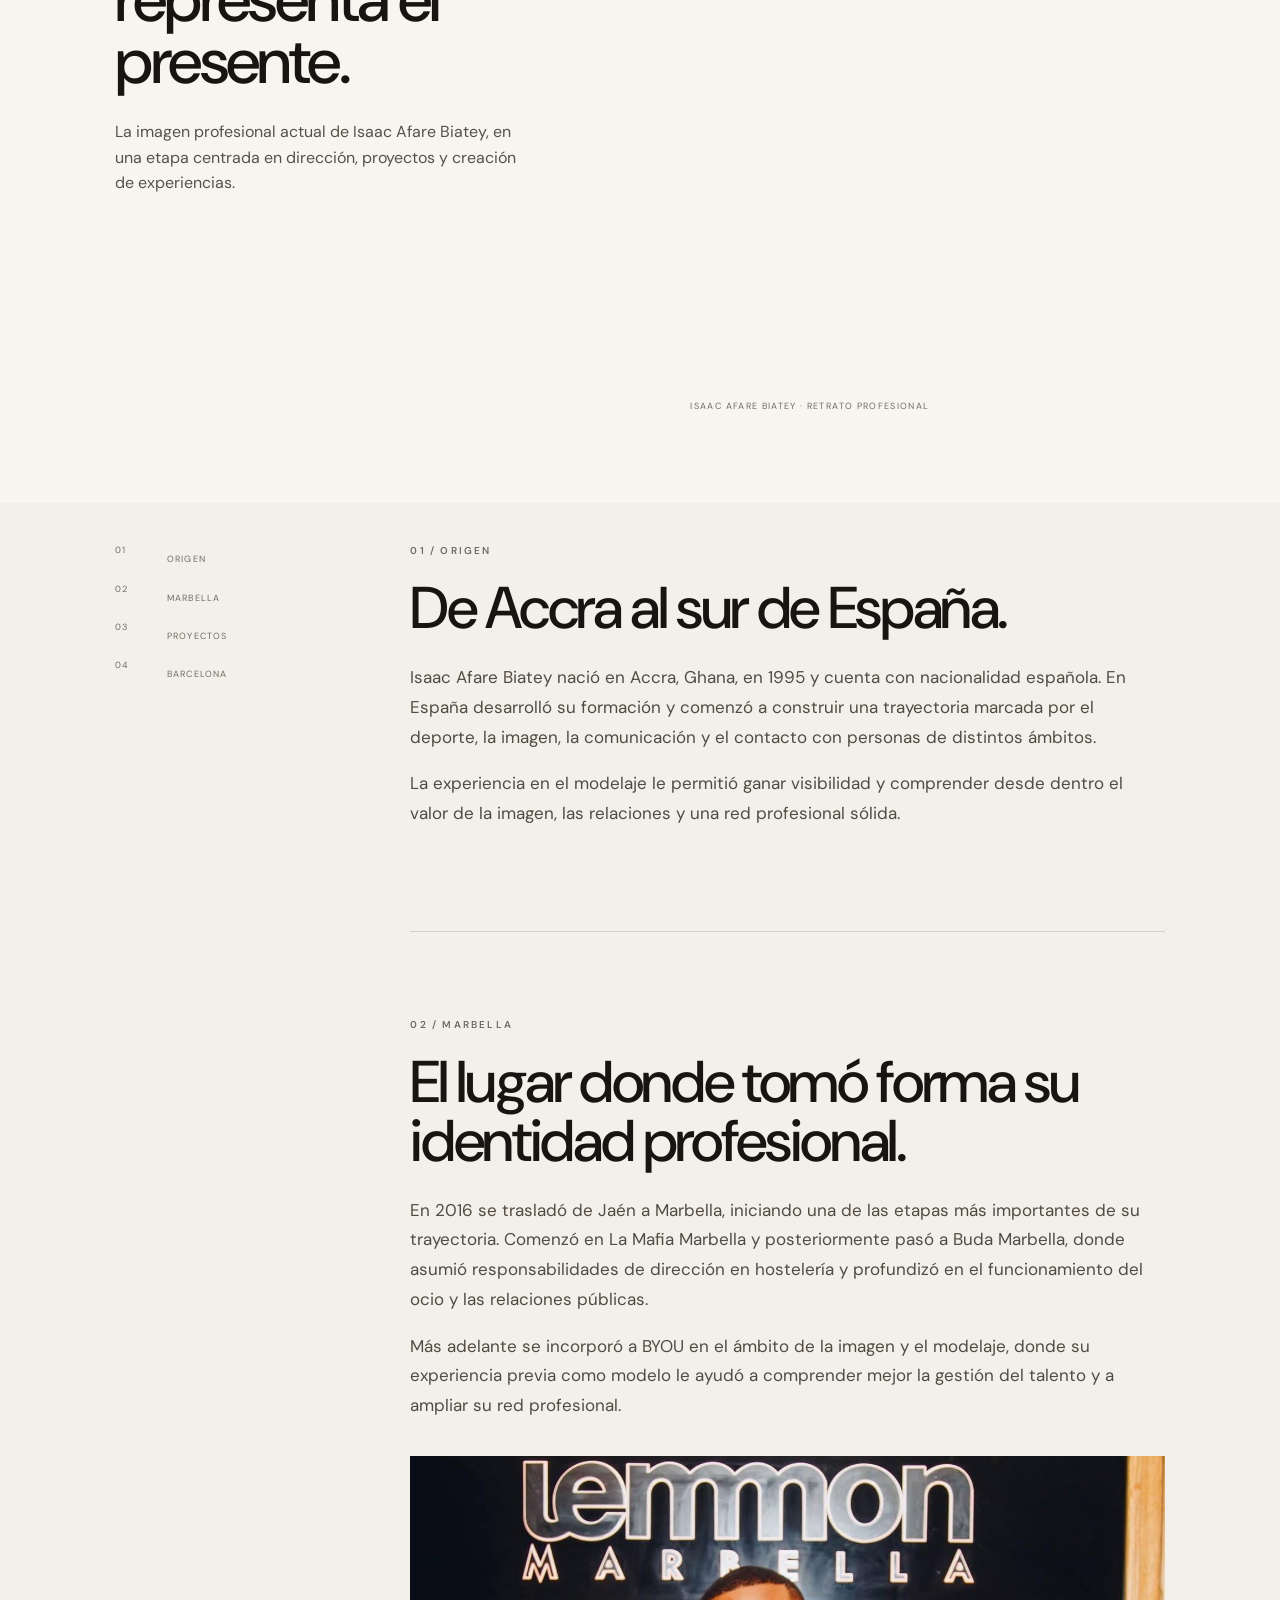
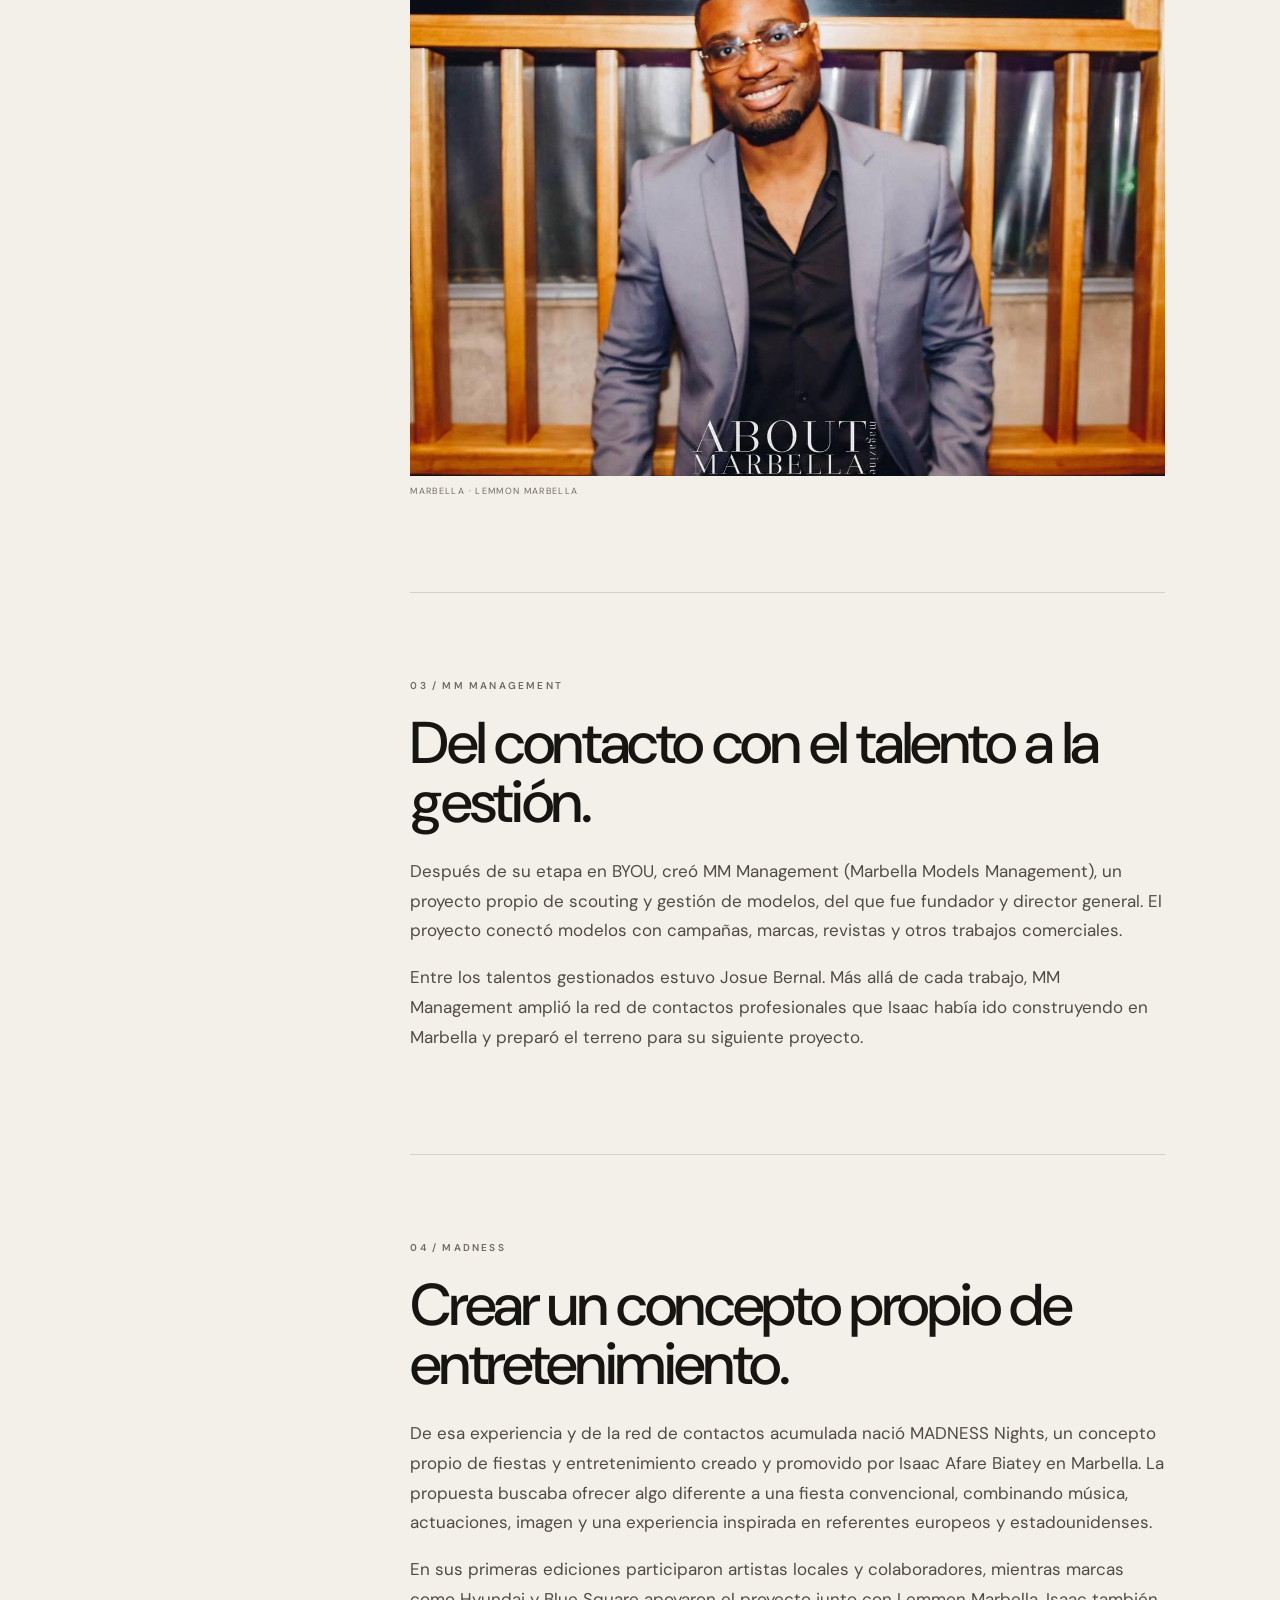
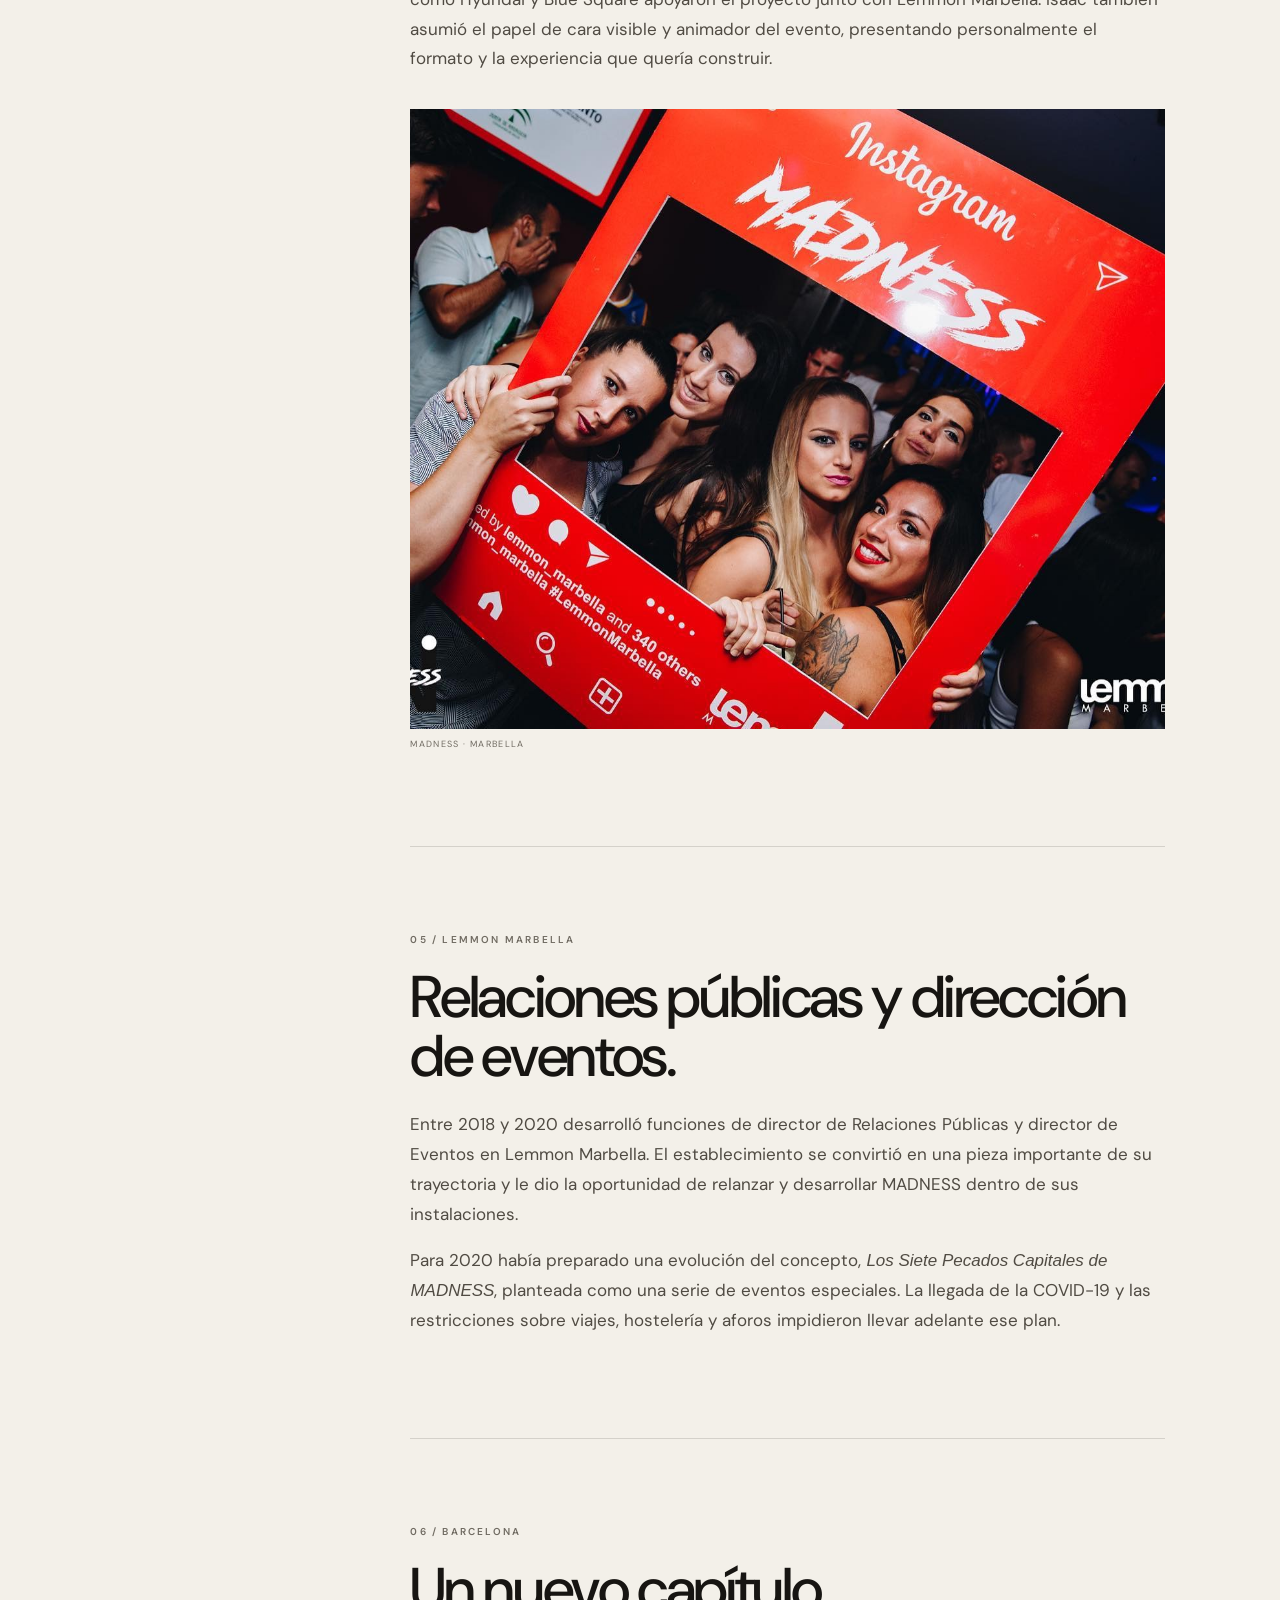
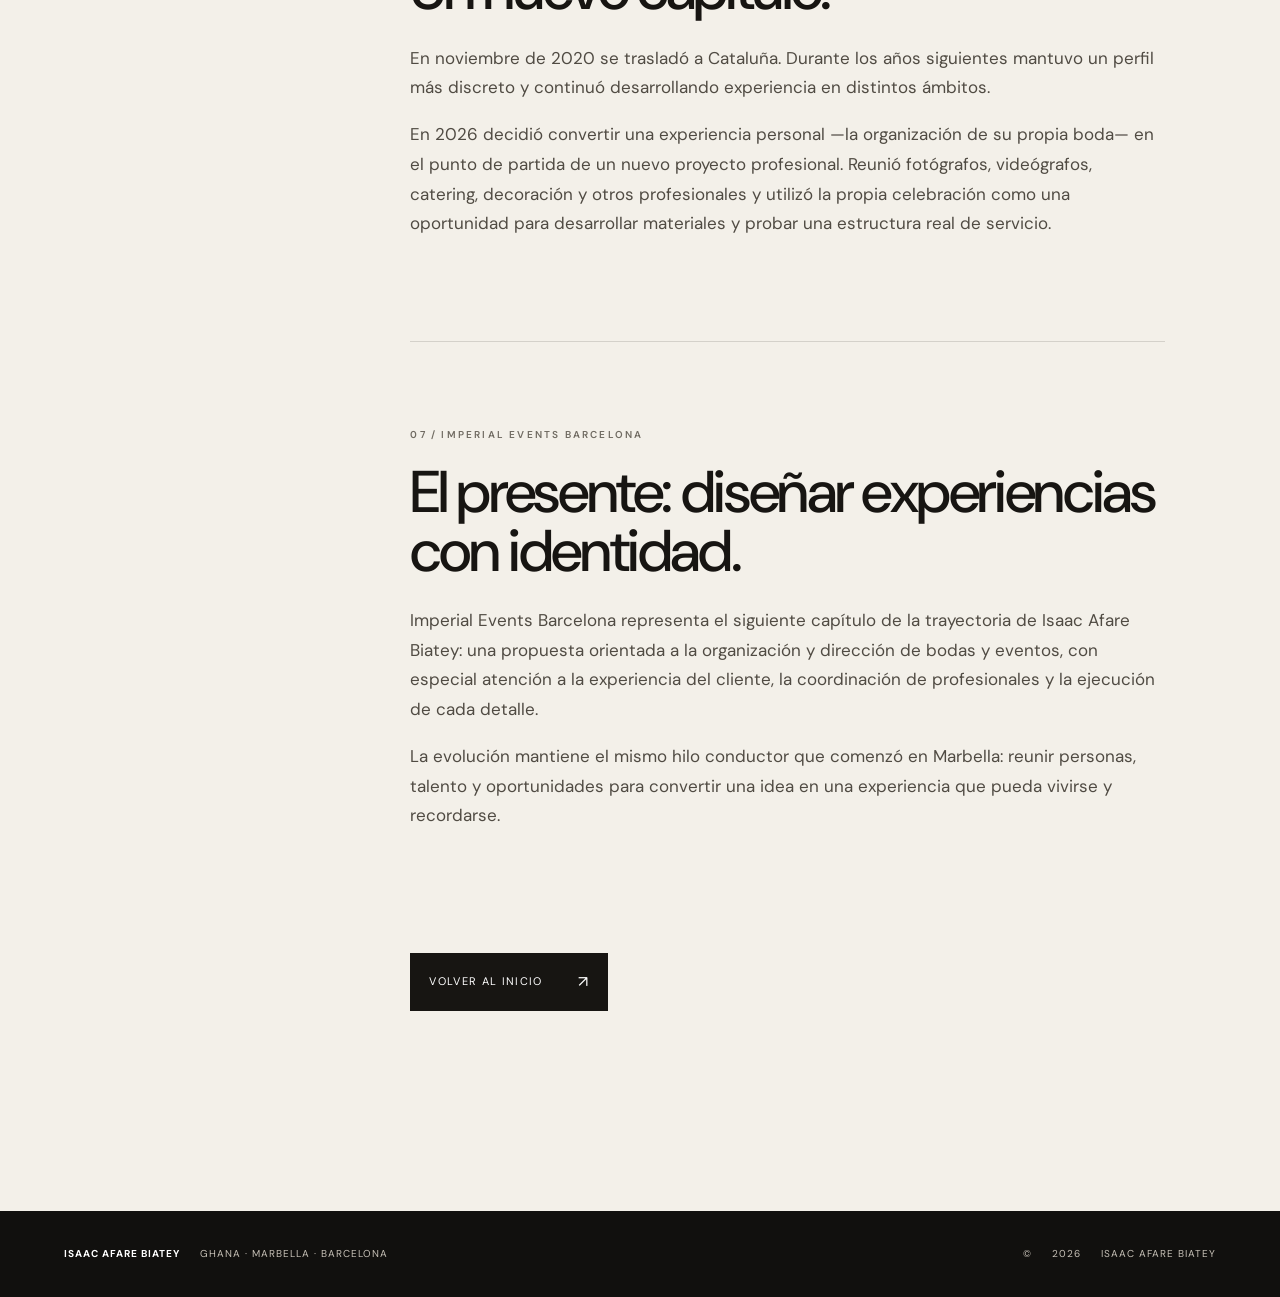
==== commit 78581aea: "Add files via upload" ====
--- a/biografia.html
+++ b/biografia.html
@@ -3,21 +3,51 @@
 <head>
   <meta charset="utf-8">
   <meta name="viewport" content="width=device-width, initial-scale=1">
-  <title>Biografía | Isaac Afare Biatey</title>
-  <meta name="description" content="Biografía profesional de Isaac Afare Biatey: Accra, Marbella, hostelería, BYOU, MM Management, MADNESS, Lemmon Marbella y el nuevo capítulo de Imperial Events Barcelona.">
-  <link rel="canonical" href="https://isaacafare.github.io/biografia.html">
+  <title>Biografía de Isaac Afare Biatey | Ghana, Marbella y Barcelona</title>
+  <meta name="description" content="Biografía profesional de Isaac Afare Biatey: origen en Accra, trayectoria en Marbella, MM Management, MADNESS, Lemmon Marbella y nueva etapa con Imperial Events Barcelona.">
   <meta name="author" content="Isaac Afare Biatey">
   <meta name="theme-color" content="#11100e">
+  <link rel="canonical" href="https://isaacafare.github.io/biografia.html">
+  <meta property="og:type" content="profile">
+  <meta property="og:site_name" content="Isaac Afare Biatey">
+  <meta property="og:title" content="Biografía de Isaac Afare Biatey | Ghana, Marbella y Barcelona">
+  <meta property="og:description" content="La trayectoria profesional de Isaac Afare Biatey entre Ghana, Marbella y Barcelona.">
+  <meta property="og:url" content="https://isaacafare.github.io/biografia.html">
+  <meta property="og:image" content="https://isaacafare.github.io/assets/images/isaac-hero.png">
+  <meta property="og:image:alt" content="Isaac Afare Biatey con traje blanco">
+  <meta name="twitter:card" content="summary_large_image">
+  <meta name="twitter:title" content="Biografía de Isaac Afare Biatey">
+  <meta name="twitter:description" content="Trayectoria profesional entre Ghana, Marbella y Barcelona.">
+  <meta name="twitter:image" content="https://isaacafare.github.io/assets/images/isaac-hero.png">
   <link rel="stylesheet" href="styles.css">
   <script type="application/ld+json">
   {
     "@context":"https://schema.org",
     "@type":"ProfilePage",
+    "@id":"https://isaacafare.github.io/biografia.html#profile",
+    "url":"https://isaacafare.github.io/biografia.html",
     "name":"Biografía de Isaac Afare Biatey",
-    "mainEntity":{"@type":"Person","name":"Isaac Afare Biatey","image":"https://isaacafare.github.io/assets/images/isaac-hero.png","sameAs":["https://es.linkedin.com/in/isaac-afare-biatey-a5a4b4178","https://www.instagram.com/isaacafareofficial/","https://es.pinterest.com/afarebiatey/"]}
+    "description":"Biografía profesional de Isaac Afare Biatey: origen en Accra, trayectoria en Marbella, MM Management, MADNESS, Lemmon Marbella y nueva etapa con Imperial Events Barcelona.",
+    "mainEntity":{
+      "@type":"Person",
+      "@id":"https://isaacafare.github.io/#person",
+      "name":"Isaac Afare Biatey",
+      "url":"https://isaacafare.github.io/",
+      "image":"https://isaacafare.github.io/assets/images/isaac-hero.png",
+      "jobTitle":"Empresario y creador de eventos",
+      "description":"Empresario y creador de eventos con una trayectoria profesional desarrollada entre Ghana, Marbella y Barcelona.",
+      "birthPlace":{"@type":"Place","name":"Accra, Ghana"},
+      "nationality":{"@type":"Country","name":"España"},
+      "sameAs":[
+        "https://es.linkedin.com/in/isaac-afare-biatey-a5a4b4178",
+        "https://www.instagram.com/isaacafareofficial/",
+        "https://es.pinterest.com/afarebiatey/"
+      ]
+    }
   }
   </script>
 </head>
+
 <body>
 <header class="site-header">
   <a class="brand" href="index.html">IAB<span>.</span></a>
@@ -28,6 +58,17 @@
   <section class="bio-hero section">
     <div><p class="eyebrow">BIOGRAFÍA PROFESIONAL</p><h1>Isaac <em>Afare Biatey</em></h1><p class="hero-lead">Una trayectoria entre Ghana, Marbella y Barcelona, construida alrededor de la gestión, el talento, las relaciones y la creación de experiencias.</p></div>
     <img src="assets/images/isaac-hero.png" alt="Isaac Afare Biatey con traje blanco">
+  </section>
+
+  <section class="professional-portrait section" aria-label="Retrato profesional">
+    <div class="professional-portrait-grid">
+      <div>
+        <p class="eyebrow">RETRATO PROFESIONAL</p>
+        <h2>Una imagen que representa el presente.</h2>
+        <p class="portrait-note">La imagen profesional actual de Isaac Afare Biatey, en una etapa centrada en dirección, proyectos y creación de experiencias.</p>
+      </div>
+      <figure><img src="assets/images/isaac-professional-black-suit.jpeg" alt="Isaac Afare Biatey con traje negro en un retrato profesional"><figcaption class="caption">Isaac Afare Biatey · Retrato profesional</figcaption></figure>
+    </div>
   </section>
 
   <article class="bio-content section">
--- a/styles.css
+++ b/styles.css
@@ -1,5 +1,5 @@
 @import url('https://fonts.googleapis.com/css2?family=DM+Sans:wght@400;500;600&family=Playfair+Display:ital,wght@0,500;0,600;1,500;1,600&display=swap');
 :root{--ink:#171512;--paper:#f3f0e9;--soft:#e7e1d6;--muted:#706b62;--line:rgba(23,21,18,.14);--white:#fff;--accent:#b28a4b}
-*{box-sizing:border-box}html{scroll-behavior:smooth}body{margin:0;background:var(--paper);color:var(--ink);font-family:'DM Sans',Arial,sans-serif;line-height:1.6}a{color:inherit;text-decoration:none}img{display:block;width:100%;height:100%;object-fit:cover}.site-header{height:82px;display:flex;align-items:center;justify-content:space-between;padding:0 5vw;border-bottom:1px solid var(--line);position:sticky;top:0;z-index:20;background:rgba(243,240,233,.92);backdrop-filter:blur(14px)}.brand{font-weight:600;letter-spacing:.08em;font-size:19px}.brand span{color:var(--accent)}nav{display:flex;gap:32px;font-size:13px;letter-spacing:.04em}nav a{opacity:.72;transition:.2s}nav a:hover,nav a.active{opacity:1}.nav-cta{font-size:12px;text-transform:uppercase;letter-spacing:.13em;border-bottom:1px solid var(--ink);padding-bottom:3px}.hero{min-height:calc(100vh - 82px);display:grid;grid-template-columns:48% 52%;position:relative}.hero-copy{padding:11vh 7vw 10vh 9vw;display:flex;flex-direction:column;justify-content:center}.eyebrow,.section-kicker{font-size:10px;letter-spacing:.22em;text-transform:uppercase;font-weight:600;color:var(--muted);margin:0 0 20px}.hero h1{font-size:clamp(62px,8.6vw,140px);line-height:.84;letter-spacing:-.06em;margin:0 0 34px;font-weight:500}.hero h1 em,.section h2 em,.section h2 span,.bio-hero h1 em{font-family:'Playfair Display',serif;font-weight:500;font-style:italic}.hero-lead{font-size:18px;max-width:520px;color:#4d4942;line-height:1.55}.hero-actions{display:flex;align-items:center;gap:26px;margin-top:28px}.button{display:inline-flex;align-items:center;justify-content:space-between;gap:35px;padding:15px 18px;font-size:11px;text-transform:uppercase;letter-spacing:.12em;border:1px solid transparent;transition:.25s}.button span{font-size:16px}.button-dark{background:var(--ink);color:var(--white)}.button-dark:hover{background:#2b2823;transform:translateY(-2px)}.button-light{background:transparent;border-color:rgba(255,255,255,.5);color:white}.button-light:hover{background:white;color:var(--ink)}.text-link,.arrow-link{font-size:12px;text-transform:uppercase;letter-spacing:.1em;border-bottom:1px solid currentColor;padding-bottom:4px}.arrow-link{display:inline-flex;gap:25px;margin-top:18px}.hero-photo{position:relative;min-height:720px;overflow:hidden;background:#d7d0c4}.hero-photo img{object-position:center 28%;filter:saturate(.92)}.photo-credit{position:absolute;right:18px;bottom:15px;background:rgba(0,0,0,.55);color:#fff;padding:5px 8px;font-size:9px;letter-spacing:.08em}.hero-mark{position:absolute;bottom:24px;left:5vw;font-size:11px;letter-spacing:.15em;color:var(--muted)}.section{padding:120px 9vw}.intro{background:#f8f5ef}.intro-grid{display:grid;grid-template-columns:1.1fr .9fr;gap:12vw}.section h2{font-size:clamp(38px,5.3vw,76px);line-height:.98;letter-spacing:-.04em;font-weight:500;margin:0}.intro-grid p{max-width:620px;color:#4e4942}.marbella-feature{display:grid;grid-template-columns:52% 48%;background:var(--ink);color:white}.feature-image{min-height:720px}.feature-copy{padding:100px 9vw;display:flex;flex-direction:column;justify-content:center}.feature-copy .eyebrow{color:#c7bba9}.feature-copy h2{font-size:clamp(40px,4.7vw,68px);line-height:1.03;letter-spacing:-.04em;font-weight:500;margin:0 0 30px}.feature-copy p{color:#cfc9c0;max-width:600px}.feature-copy .button{align-self:flex-start;margin-top:22px}.light{color:#d2c6b5}.projects{background:var(--paper)}.section-heading{display:grid;grid-template-columns:1.15fr .85fr;gap:12vw;align-items:end;margin-bottom:60px}.section-heading p,.gallery-head p{color:var(--muted);max-width:400px}.project-grid{display:grid;grid-template-columns:1.35fr .82fr .82fr;gap:20px}.project-card{min-width:0}.project-image{height:360px;background:var(--soft);overflow:hidden}.project-card-large .project-image{height:480px}.project-image img{transition:transform .7s}.project-card:hover img{transform:scale(1.035)}.project-meta{display:flex;justify-content:space-between;padding:14px 0 8px;border-bottom:1px solid var(--line);font-size:9px;letter-spacing:.15em;color:var(--muted)}.project-card h3{font-family:'Playfair Display',serif;font-size:34px;font-weight:500;margin:17px 0 5px}.project-card p{color:#5e5951;font-size:14px;max-width:520px}.timeline{background:#e9e3d8}.timeline-grid{display:grid;grid-template-columns:.9fr 1.1fr;gap:14vw}.muted{color:var(--muted);max-width:360px}.timeline-list{border-top:1px solid var(--line)}.timeline-item{display:grid;grid-template-columns:90px 1fr;gap:28px;padding:22px 0;border-bottom:1px solid var(--line)}.timeline-item>span{font-size:11px;letter-spacing:.08em;color:var(--muted)}.timeline-item h3{font-size:19px;margin:0 0 3px}.timeline-item p{margin:0;color:var(--muted);font-size:13px}.quote-section{background:#171512;color:#f4efe6;padding:150px 9vw}.quote-inner{max-width:1000px;margin:auto}.quote-mark{font-family:'Playfair Display',serif;font-size:100px;line-height:.5;margin:0 0 35px;color:#b9a27e}.quote-section blockquote{font-family:'Playfair Display',serif;font-size:clamp(34px,4.5vw,65px);line-height:1.1;margin:0;font-weight:500}.quote-author{margin-top:35px;color:#a9a297;font-size:11px;letter-spacing:.16em;text-transform:uppercase}.gallery-head{display:flex;justify-content:space-between;align-items:end;margin-bottom:50px}.gallery-grid{display:grid;grid-template-columns:.9fr .7fr 1.25fr;gap:18px;align-items:stretch}.gallery-item{height:480px;margin:0;overflow:hidden}.gallery-item.tall{height:600px}.gallery-item.wide{height:520px}.gallery-item img{transition:transform .6s}.gallery-item:hover img{transform:scale(1.03)}.current{display:grid;grid-template-columns:1.15fr .85fr;gap:12vw;background:#e6dfd3}.current-copy h2{max-width:780px;margin-bottom:30px}.current-copy p{max-width:650px;color:#565149}.current-side{display:flex;flex-direction:column;justify-content:center;align-items:flex-end;font-size:clamp(28px,4vw,60px);font-family:'Playfair Display',serif;font-style:italic;color:#8e887f}.contact{background:#f8f5ef}.contact h2{font-size:clamp(50px,7vw,100px);max-width:800px;margin-bottom:20px}.contact>p{color:var(--muted);max-width:480px}.contact-links{display:flex;gap:40px;margin-top:50px;border-top:1px solid var(--line);padding-top:24px}.contact-links a{font-size:11px;letter-spacing:.12em;text-transform:uppercase;display:flex;gap:30px}.footer{padding:35px 5vw;display:flex;justify-content:space-between;gap:20px;background:#11100e;color:#c7c1b7;font-size:10px;letter-spacing:.1em;text-transform:uppercase}.footer div{display:flex;gap:20px}.footer strong{color:white}.bio-hero{display:grid;grid-template-columns:1fr .6fr;gap:10vw;align-items:end;padding-top:100px;padding-bottom:80px}.bio-hero h1{font-size:clamp(55px,8vw,120px);line-height:.9;letter-spacing:-.06em;font-weight:500;margin:0 0 30px}.bio-hero img{height:650px}.bio-content{display:grid;grid-template-columns:180px 1fr;gap:9vw;padding-top:40px}.bio-sidebar{position:sticky;top:130px;height:max-content;display:grid;grid-template-columns:40px 1fr;gap:6px 12px;font-size:9px;letter-spacing:.12em;color:var(--muted);text-transform:uppercase}.bio-text{max-width:850px}.bio-text section{padding:85px 0;border-top:1px solid var(--line)}.bio-text section:first-child{border-top:0;padding-top:0}.bio-text h2{font-size:clamp(35px,4.6vw,65px);line-height:1;letter-spacing:-.04em;font-weight:500;margin:0 0 25px}.bio-text p:not(.eyebrow):not(.caption){font-size:17px;line-height:1.75;color:#504b43;max-width:760px}.bio-image{height:620px;margin-top:35px}.caption{font-size:9px!important;text-transform:uppercase;letter-spacing:.15em;color:var(--muted)!important;margin-top:8px}.bio-end{padding:20px 0 80px}
-@media(max-width:900px){nav{display:none}.site-header{height:68px}.hero,.marbella-feature,.bio-hero,.bio-content,.current{grid-template-columns:1fr}.hero-photo{min-height:72vh;order:-1}.hero-copy{padding:70px 7vw 85px}.hero-mark{display:none}.intro-grid,.section-heading,.timeline-grid{grid-template-columns:1fr;gap:45px}.section{padding:85px 7vw}.feature-image{min-height:65vh}.feature-copy{padding:75px 7vw}.project-grid{grid-template-columns:1fr}.project-card-large .project-image,.project-image{height:450px}.gallery-head{display:block}.gallery-grid{grid-template-columns:1fr 1fr}.gallery-item.tall,.gallery-item,.gallery-item.wide{height:430px}.gallery-item.wide{grid-column:1/-1}.quote-section{padding:100px 7vw}.current-side{align-items:flex-start;border-top:1px solid var(--line);padding-top:30px}.contact-links{flex-direction:column;gap:22px}.footer{flex-direction:column}.bio-hero{padding-top:70px}.bio-hero img{height:600px}.bio-sidebar{display:none}.bio-content{padding-top:0}.bio-text p:not(.eyebrow):not(.caption){font-size:16px}}
-@media(max-width:560px){.hero h1{font-size:60px}.hero-photo{min-height:62vh}.project-card-large .project-image,.project-image{height:360px}.gallery-grid{grid-template-columns:1fr}.gallery-item.tall,.gallery-item,.gallery-item.wide{height:430px;grid-column:auto}.bio-hero img{height:520px}.footer div{flex-direction:column;gap:5px}.nav-cta{display:none}}
+*{box-sizing:border-box}html{scroll-behavior:smooth}body{margin:0;background:var(--paper);color:var(--ink);font-family:'DM Sans',Arial,sans-serif;line-height:1.6}a{color:inherit;text-decoration:none}img{display:block;width:100%;height:100%;object-fit:cover}.site-header{height:82px;display:flex;align-items:center;justify-content:space-between;padding:0 5vw;border-bottom:1px solid var(--line);position:sticky;top:0;z-index:20;background:rgba(243,240,233,.92);backdrop-filter:blur(14px)}.brand{font-weight:600;letter-spacing:.08em;font-size:19px}.brand span{color:var(--accent)}nav{display:flex;gap:32px;font-size:13px;letter-spacing:.04em}nav a{opacity:.72;transition:.2s}nav a:hover,nav a.active{opacity:1}.nav-cta{font-size:12px;text-transform:uppercase;letter-spacing:.13em;border-bottom:1px solid var(--ink);padding-bottom:3px}.hero{min-height:calc(100vh - 82px);display:grid;grid-template-columns:48% 52%;position:relative}.hero-copy{padding:11vh 7vw 10vh 9vw;display:flex;flex-direction:column;justify-content:center}.eyebrow,.section-kicker{font-size:10px;letter-spacing:.22em;text-transform:uppercase;font-weight:600;color:var(--muted);margin:0 0 20px}.hero h1{font-size:clamp(62px,8.6vw,140px);line-height:.84;letter-spacing:-.06em;margin:0 0 34px;font-weight:500}.hero h1 em,.section h2 em,.section h2 span,.bio-hero h1 em{font-family:'Playfair Display',serif;font-weight:500;font-style:italic}.hero-lead{font-size:18px;max-width:520px;color:#4d4942;line-height:1.55}.hero-actions{display:flex;align-items:center;gap:26px;margin-top:28px}.button{display:inline-flex;align-items:center;justify-content:space-between;gap:35px;padding:15px 18px;font-size:11px;text-transform:uppercase;letter-spacing:.12em;border:1px solid transparent;transition:.25s}.button span{font-size:16px}.button-dark{background:var(--ink);color:var(--white)}.button-dark:hover{background:#2b2823;transform:translateY(-2px)}.button-light{background:transparent;border-color:rgba(255,255,255,.5);color:white}.button-light:hover{background:white;color:var(--ink)}.text-link,.arrow-link{font-size:12px;text-transform:uppercase;letter-spacing:.1em;border-bottom:1px solid currentColor;padding-bottom:4px}.arrow-link{display:inline-flex;gap:25px;margin-top:18px}.hero-photo{position:relative;min-height:720px;overflow:hidden;background:#d7d0c4}.hero-photo img{object-position:center 28%;filter:saturate(.92)}.photo-credit{position:absolute;right:18px;bottom:15px;background:rgba(0,0,0,.55);color:#fff;padding:5px 8px;font-size:9px;letter-spacing:.08em}.hero-mark{position:absolute;bottom:24px;left:5vw;font-size:11px;letter-spacing:.15em;color:var(--muted)}.section{padding:120px 9vw}.intro{background:#f8f5ef}.intro-grid{display:grid;grid-template-columns:1.1fr .9fr;gap:12vw}.section h2{font-size:clamp(38px,5.3vw,76px);line-height:.98;letter-spacing:-.04em;font-weight:500;margin:0}.intro-grid p{max-width:620px;color:#4e4942}.marbella-feature{display:grid;grid-template-columns:52% 48%;background:var(--ink);color:white}.feature-image{min-height:720px}.feature-copy{padding:100px 9vw;display:flex;flex-direction:column;justify-content:center}.feature-copy .eyebrow{color:#c7bba9}.feature-copy h2{font-size:clamp(40px,4.7vw,68px);line-height:1.03;letter-spacing:-.04em;font-weight:500;margin:0 0 30px}.feature-copy p{color:#cfc9c0;max-width:600px}.feature-copy .button{align-self:flex-start;margin-top:22px}.light{color:#d2c6b5}.projects{background:var(--paper)}.section-heading{display:grid;grid-template-columns:1.15fr .85fr;gap:12vw;align-items:end;margin-bottom:60px}.section-heading p,.gallery-head p{color:var(--muted);max-width:400px}.project-grid{display:grid;grid-template-columns:1.35fr .82fr .82fr;gap:20px}.project-card{min-width:0}.project-image{height:360px;background:var(--soft);overflow:hidden}.project-card-large .project-image{height:480px}.project-image img{transition:transform .7s}.project-card:hover img{transform:scale(1.035)}.project-meta{display:flex;justify-content:space-between;padding:14px 0 8px;border-bottom:1px solid var(--line);font-size:9px;letter-spacing:.15em;color:var(--muted)}.project-card h3{font-family:'Playfair Display',serif;font-size:34px;font-weight:500;margin:17px 0 5px}.project-card p{color:#5e5951;font-size:14px;max-width:520px}.timeline{background:#e9e3d8}.timeline-grid{display:grid;grid-template-columns:.9fr 1.1fr;gap:14vw}.muted{color:var(--muted);max-width:360px}.timeline-list{border-top:1px solid var(--line)}.timeline-item{display:grid;grid-template-columns:90px 1fr;gap:28px;padding:22px 0;border-bottom:1px solid var(--line)}.timeline-item>span{font-size:11px;letter-spacing:.08em;color:var(--muted)}.timeline-item h3{font-size:19px;margin:0 0 3px}.timeline-item p{margin:0;color:var(--muted);font-size:13px}.quote-section{background:#171512;color:#f4efe6;padding:150px 9vw}.quote-inner{max-width:1000px;margin:auto}.quote-mark{font-family:'Playfair Display',serif;font-size:100px;line-height:.5;margin:0 0 35px;color:#b9a27e}.quote-section blockquote{font-family:'Playfair Display',serif;font-size:clamp(34px,4.5vw,65px);line-height:1.1;margin:0;font-weight:500}.quote-author{margin-top:35px;color:#a9a297;font-size:11px;letter-spacing:.16em;text-transform:uppercase}.gallery-head{display:flex;justify-content:space-between;align-items:end;margin-bottom:50px}.gallery-grid{display:grid;grid-template-columns:.9fr .7fr 1.25fr;gap:18px;align-items:stretch}.gallery-item{height:480px;margin:0;overflow:hidden}.gallery-item.tall{height:600px}.gallery-item.wide{height:520px}.gallery-item img{transition:transform .6s}.gallery-item:hover img{transform:scale(1.03)}.current{display:grid;grid-template-columns:1.15fr .85fr;gap:12vw;background:#e6dfd3}.current-copy h2{max-width:780px;margin-bottom:30px}.current-copy p{max-width:650px;color:#565149}.current-side{display:flex;flex-direction:column;justify-content:center;align-items:flex-end;font-size:clamp(28px,4vw,60px);font-family:'Playfair Display',serif;font-style:italic;color:#8e887f}.contact{background:#f8f5ef}.contact h2{font-size:clamp(50px,7vw,100px);max-width:800px;margin-bottom:20px}.contact>p{color:var(--muted);max-width:480px}.contact-links{display:flex;gap:40px;margin-top:50px;border-top:1px solid var(--line);padding-top:24px}.contact-links a{font-size:11px;letter-spacing:.12em;text-transform:uppercase;display:flex;gap:30px}.footer{padding:35px 5vw;display:flex;justify-content:space-between;gap:20px;background:#11100e;color:#c7c1b7;font-size:10px;letter-spacing:.1em;text-transform:uppercase}.footer div{display:flex;gap:20px}.footer strong{color:white}.professional-portrait{padding-top:30px;padding-bottom:90px;background:#f8f5ef}.professional-portrait-grid{display:grid;grid-template-columns:.8fr .9fr;gap:12vw;align-items:center}.professional-portrait h2{font-size:clamp(38px,5vw,72px);line-height:.98;letter-spacing:-.04em;font-weight:500;margin:0 0 25px}.portrait-note{max-width:520px;color:#565149;font-size:16px}.professional-portrait figure{margin:0}.professional-portrait figure img{height:720px;object-position:center 35%}.professional-portrait figcaption{margin-top:10px}.gallery-item.professional-portrait{grid-column:2;height:560px}.gallery-item.professional-portrait img{object-position:center 35%}..bio-hero{display:grid;grid-template-columns:1fr .6fr;gap:10vw;align-items:end;padding-top:100px;padding-bottom:80px}.bio-hero h1{font-size:clamp(55px,8vw,120px);line-height:.9;letter-spacing:-.06em;font-weight:500;margin:0 0 30px}.bio-hero img{height:650px}.bio-content{display:grid;grid-template-columns:180px 1fr;gap:9vw;padding-top:40px}.bio-sidebar{position:sticky;top:130px;height:max-content;display:grid;grid-template-columns:40px 1fr;gap:6px 12px;font-size:9px;letter-spacing:.12em;color:var(--muted);text-transform:uppercase}.bio-text{max-width:850px}.bio-text section{padding:85px 0;border-top:1px solid var(--line)}.bio-text section:first-child{border-top:0;padding-top:0}.bio-text h2{font-size:clamp(35px,4.6vw,65px);line-height:1;letter-spacing:-.04em;font-weight:500;margin:0 0 25px}.bio-text p:not(.eyebrow):not(.caption){font-size:17px;line-height:1.75;color:#504b43;max-width:760px}.bio-image{height:620px;margin-top:35px}.caption{font-size:9px!important;text-transform:uppercase;letter-spacing:.15em;color:var(--muted)!important;margin-top:8px}.bio-end{padding:20px 0 80px}
+@media(max-width:900px){nav{display:none}.site-header{height:68px}.hero,.marbella-feature,.bio-hero,.bio-content,.current{grid-template-columns:1fr}.hero-photo{min-height:72vh;order:-1}.hero-copy{padding:70px 7vw 85px}.hero-mark{display:none}.intro-grid,.section-heading,.timeline-grid{grid-template-columns:1fr;gap:45px}.section{padding:85px 7vw}.feature-image{min-height:65vh}.feature-copy{padding:75px 7vw}.project-grid{grid-template-columns:1fr}.project-card-large .project-image,.project-image{height:450px}.gallery-head{display:block}.gallery-grid{grid-template-columns:1fr 1fr}.gallery-item.tall,.gallery-item,.gallery-item.wide{height:430px}.gallery-item.wide{grid-column:1/-1}.quote-section{padding:100px 7vw}.current-side{align-items:flex-start;border-top:1px solid var(--line);padding-top:30px}.contact-links{flex-direction:column;gap:22px}.footer{flex-direction:column}.professional-portrait{padding-top:30px;padding-bottom:90px;background:#f8f5ef}.professional-portrait-grid{display:grid;grid-template-columns:.8fr .9fr;gap:12vw;align-items:center}.professional-portrait h2{font-size:clamp(38px,5vw,72px);line-height:.98;letter-spacing:-.04em;font-weight:500;margin:0 0 25px}.portrait-note{max-width:520px;color:#565149;font-size:16px}.professional-portrait figure{margin:0}.professional-portrait figure img{height:720px;object-position:center 35%}.professional-portrait figcaption{margin-top:10px}.gallery-item.professional-portrait{grid-column:2;height:560px}.gallery-item.professional-portrait img{object-position:center 35%}..professional-portrait-grid{grid-template-columns:1fr;gap:45px}.professional-portrait figure img{height:650px}.gallery-item.professional-portrait{grid-column:1/-1;height:520px}.bio-hero{padding-top:70px}.bio-hero img{height:600px}.bio-sidebar{display:none}.bio-content{padding-top:0}.bio-text p:not(.eyebrow):not(.caption){font-size:16px}}
+@media(max-width:560px){.hero h1{font-size:60px}.hero-photo{min-height:62vh}.project-card-large .project-image,.project-image{height:360px}.gallery-grid{grid-template-columns:1fr}.gallery-item.tall,.gallery-item,.gallery-item.wide{height:430px;grid-column:auto}.bio-hero img{height:520px}.professional-portrait figure img{height:520px}.gallery-item.professional-portrait{height:430px}.footer div{flex-direction:column;gap:5px}.nav-cta{display:none}}
